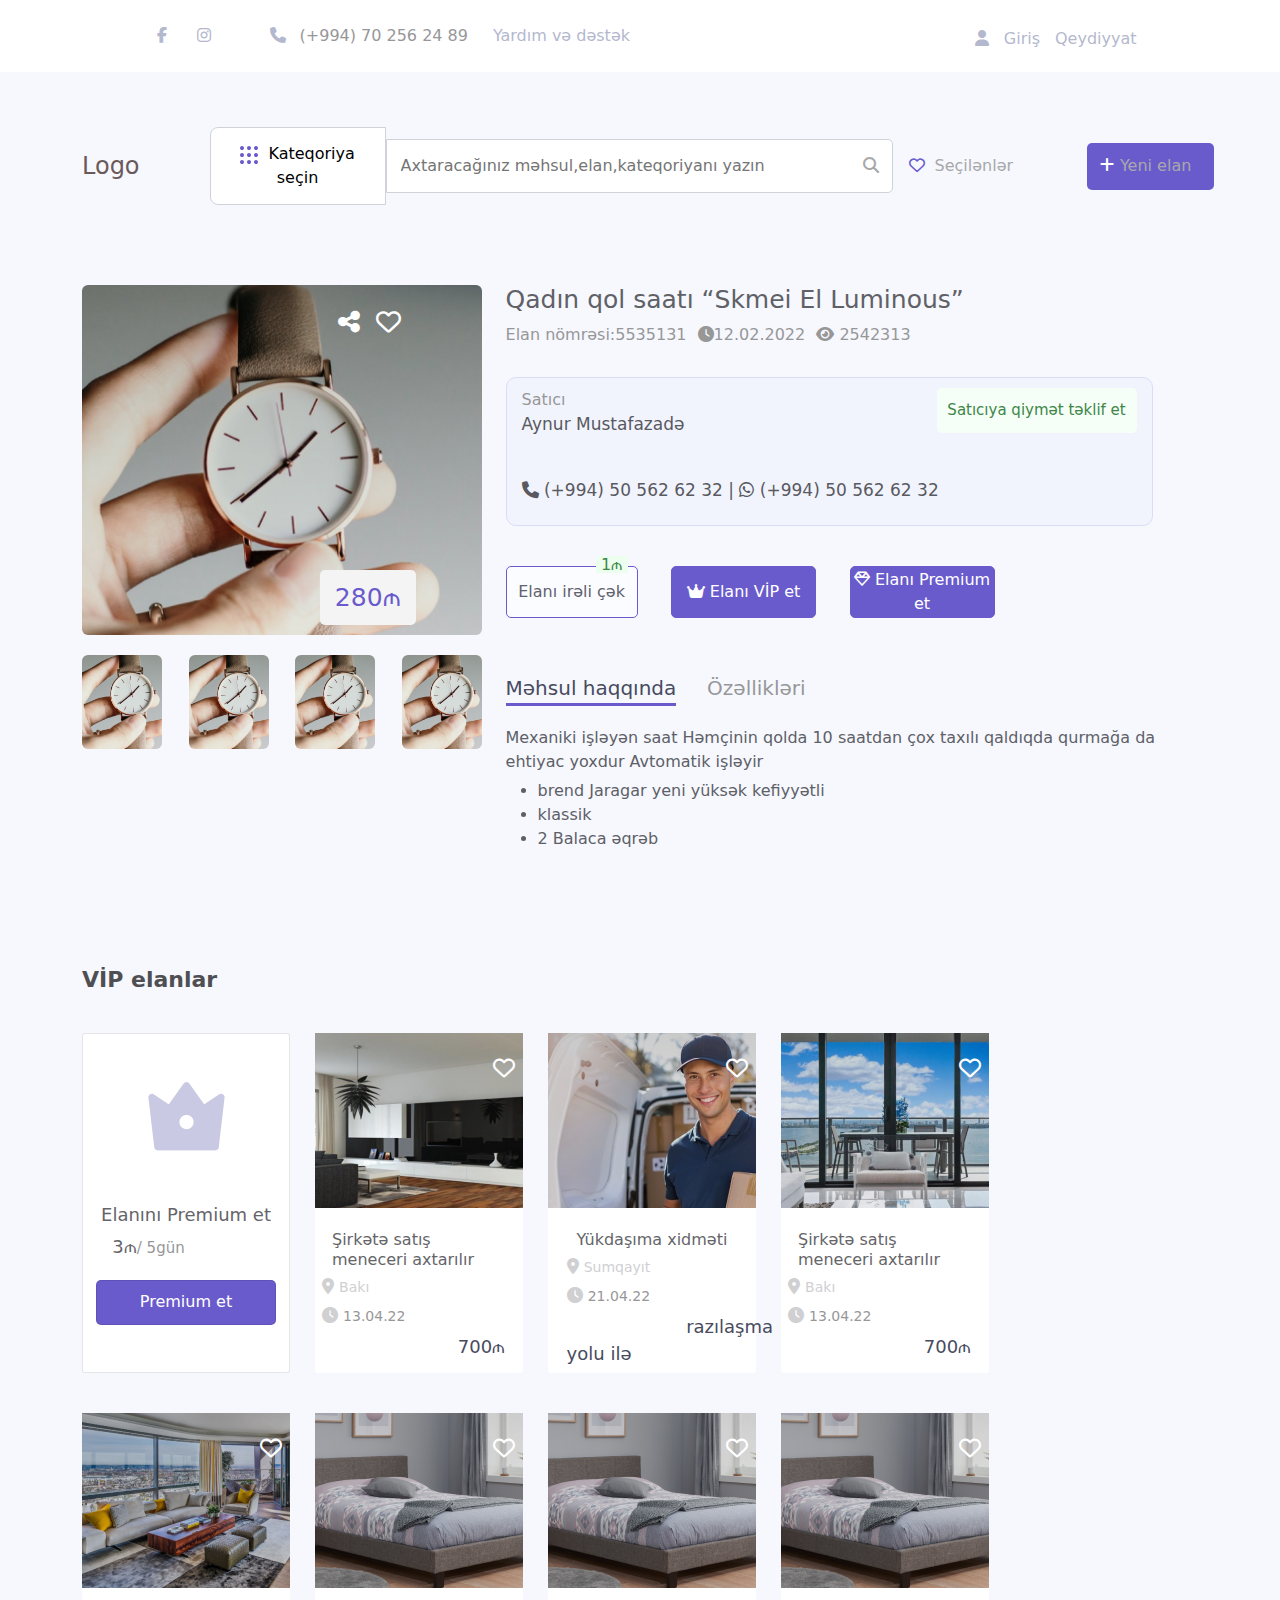
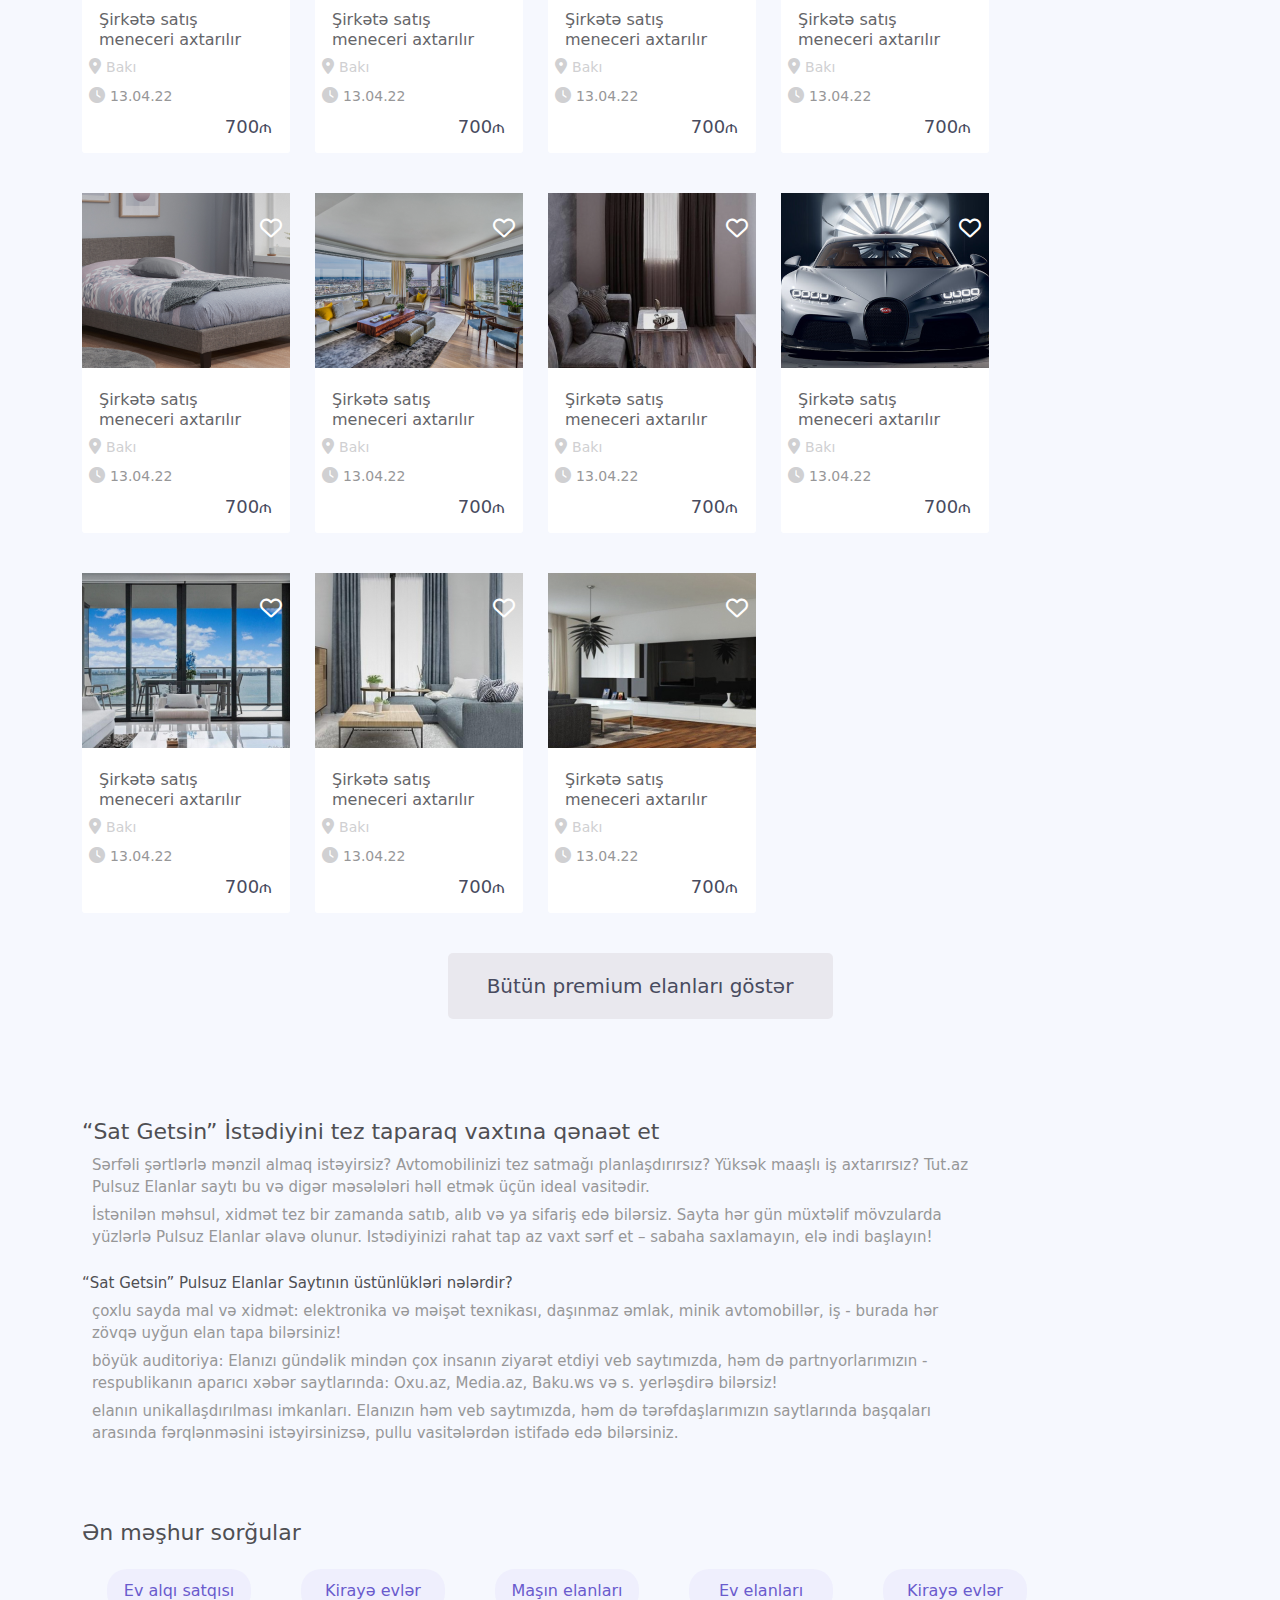
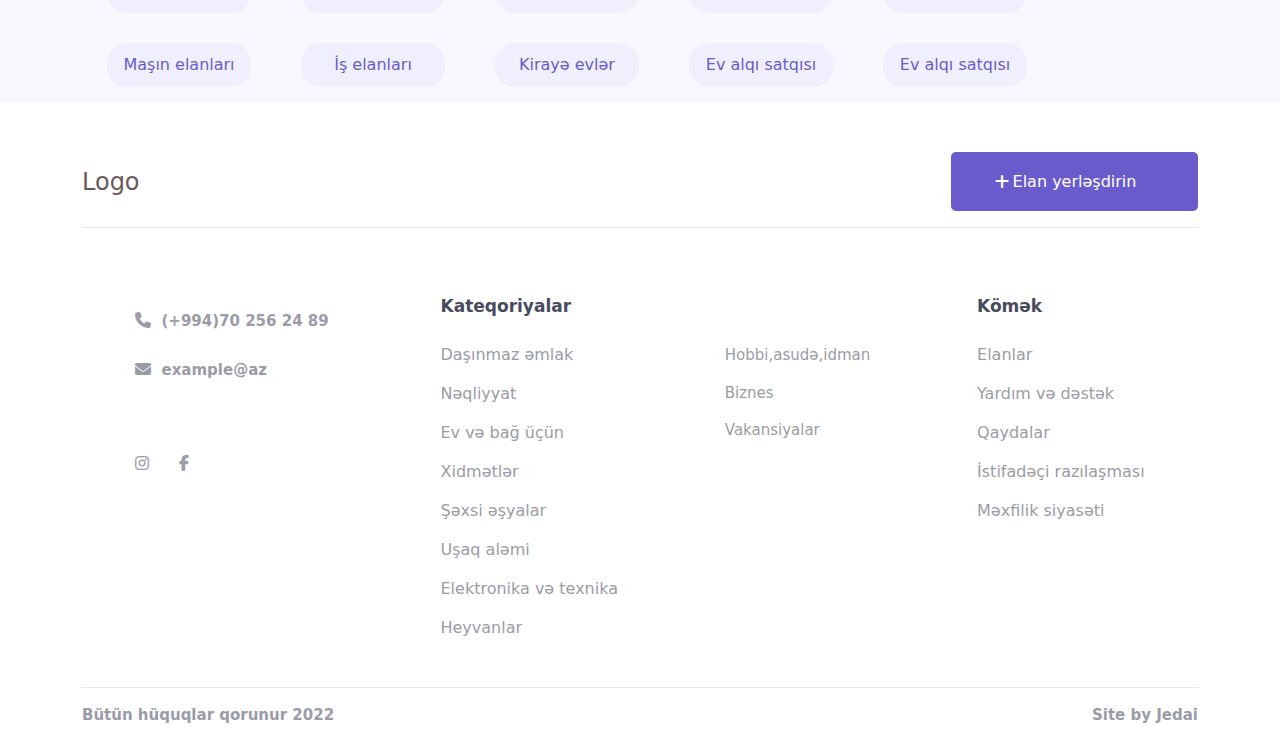
==== mehsulinfos.html @ 7c44e549 "14.03.2023" ====
<!DOCTYPE html>
<html lang="en">
  <head>
    <meta charset="UTF-8" />
    <meta http-equiv="X-UA-Compatible" content="IE=edge" />
    <meta name="viewport" content="width=device-width, initial-scale=1.0" />
    <title>Anoncument site</title>
    <!-- fontawesome links -->
    <link
      rel="stylesheet"
      href="https://cdnjs.cloudflare.com/ajax/libs/font-awesome/6.3.0/css/all.min.css"
    />
    <!-- bootstrab cdn links -->
    <link
      rel="stylesheet"
      href="https://cdn.jsdelivr.net/npm/bootstrap@5.3.0-alpha1/dist/css/bootstrap.min.css"
    />
    <!-- css link -->
    <link rel="stylesheet" href="/css/style.css" />
  </head>
  <body>
    <!-- header  -->
    <div class="black-area"></div>
    <header class="head">
      <div class="container header">
        <div class="box-left">
          <div class="social-icons">
            <a href="#"><i class="fa-brands fa-facebook-f"></i></a>
            <a href="#"><i class="fa-brands fa-instagram"></i></a>
          </div>
          <div class="phone">
            <a href="#"><i class="fa-solid fa-phone"></i></a>
            <span>(+994) 70 256 24 89</span>
            <a href="#">Yardım və dəstək</a>
          </div>
        </div>
        <div class="box-right">
          <div class="user">
            <a href="#"><i class="fa-solid fa-user"></i></a>
            <a data-bs-toggle="modal" data-bs-target="#popup-Login">Giriş</a>

            <a data-bs-toggle="modal" data-bs-target="#popup-qeydiyyat"
              >Qeydiyyat</a
            >
          </div>
        </div>
      </div>
      <!-- Modal Log-in-->
      <!-----Login modal -->
      <div
        class="modal fade modal-fullscreen-lg-down"
        id="popup-Login"
        tabindex="-1"
        aria-labelledby="exampleModalLabel"
        aria-hidden="true"
      >
        <div class="modal-dialog">
          <div class="modal-content">
            <div class="modal-header">
              <button
                type="button"
                class="btn-close"
                data-bs-dismiss="modal"
                aria-label="Close"
              ></button>
            </div>
            <div class="modal-body">
              <div class="container">
                <div class="text-section">
                  <h1>“Sat Getsin” ə xoş gəlmişsiniz !</h1>
                  <p>
                    Qeydiyyat zamanı istifadə etdiyiniz e-mail (nömrə) və şifrə
                    vasitəsilə daxil olun
                  </p>
                </div>
                <div class="contact-email">
                  <a
                    data-bs-toggle="modal"
                    data-bs-target="#popup-Login"
                    class="active-a"
                    >Email</a
                  >
                  <a
                    data-bs-toggle="modal"
                    data-bs-target="#popup-Mobile"
                    href="#"
                    class="m-3 atwo"
                    >Mobil nömrə</a
                  >
                </div>

                <form action="#" class="form">
                  <label class="label-form">
                    <span>Email</span>
                    <input
                      type="text"
                      placeholder="Emailinizi daxil edin"
                      class="email-box"
                    />
                  </label>

                  <label class="label-form">
                    <span>Şifrə</span>
                    <input
                      id="password"
                      type="password"
                      placeholder=" Yeni şifrə yaradın"
                      class="password-box"
                      name="Şifrə"
                    />
                    <div class="icon">
                      <i
                        class="fa-solid fa-eye-slash"
                        id="pasword-icon"
                        onclick="showHide()"
                      ></i>
                    </div>
                  </label>
                  <div class="password-remember">
                    <label>
                      <input type="checkbox" />
                      <span>Şifrəni xatırla</span>
                    </label>
                    <a
                      data-bs-toggle="modal"
                      data-bs-target="#popup-passwordforqot"
                      >Şifrəmi unutdum</a
                    >
                  </div>
                  <div class="button-gre">
                    <a href="#">Daxil ol</a>
                  </div>
                  <p class="new-user">
                    <a href="#">Saytımızda yenisiz? o zaman</a>
                  </p>
                  <div class="signin-button">
                    <a data-bs-toggle="modal" data-bs-target="#popup-qeydiyyat"
                      >Qeydiyyatdan keçin</a
                    >
                  </div>
                </form>
              </div>
            </div>
          </div>
        </div>
      </div>
      <!-- ------Mobile modal -->
      <div
        class="modal fade modal-fullscreen-lg-down"
        id="popup-Mobile"
        tabindex="-1"
        aria-labelledby="exampleModalLabel"
        aria-hidden="true"
      >
        <div class="modal-dialog">
          <div class="modal-content">
            <div class="modal-header">
              <button
                type="button"
                class="btn-close"
                data-bs-dismiss="modal"
                aria-label="Close"
              ></button>
            </div>
            <div class="modal-body">
              <div class="container">
                <div class="text-section">
                  <h1>“Sat Getsin” ə xoş gəlmişsiniz !</h1>
                  <p>
                    Qeydiyyat zamanı istifadə etdiyiniz e-mail (nömrə) və şifrə
                    vasitəsilə daxil olun
                  </p>
                </div>
                <div class="contact-email">
                  <a data-bs-toggle="modal" data-bs-target="#popup-Login"
                    >Email</a
                  >
                  <a
                    data-bs-toggle="modal"
                    data-bs-target="#popup-Mobile"
                    href="#"
                    class="m-3 active-a atwo"
                    >Mobil nömrə</a
                  >
                </div>

                <form action="#" class="form">
                  <label class="label-form">
                    <span>Mobil nömrə</span>
                    <div class="mobile">
                      <select class="select">
                        <option>(+994) 70</option>
                        <option>(+994) 70</option>
                        <option>(+994) 70</option>
                      </select>
                      <input
                        type="text"
                        placeholder="Emailinizi daxil edin"
                        class="mobile-box"
                      />
                    </div>
                  </label>

                  <label class="label-form">
                    <span>Şifrə</span>
                    <input
                      id="password-two"
                      type="password"
                      placeholder=" Yeni şifrə yaradın"
                      class="password-box"
                      name="Şifrə"
                    />
                    <div class="icon">
                      <i
                        class="fa-solid fa-eye-slash"
                        id="pasword-icon"
                        onclick="showHidetwo()"
                      ></i>
                    </div>
                  </label>
                  <div class="password-remember">
                    <label>
                      <input type="checkbox" />
                      <span>Şifrəni xatırla</span>
                    </label>
                    <a
                      data-bs-toggle="modal"
                      data-bs-target="#popup-passwordforqot"
                      >Şifrəmi unutdum</a
                    >
                  </div>
                  <div class="button-gre">
                    <a href="#">Daxil ol</a>
                  </div>
                  <p class="new-user">
                    <a href="#">Saytımızda yenisiz? o zaman</a>
                  </p>
                  <div class="signin-button">
                    <a data-bs-toggle="modal" data-bs-target="#popup-qeydiyyat"
                      >Qeydiyyatdan keçin</a
                    >
                  </div>
                </form>
              </div>
            </div>
          </div>
        </div>
      </div>
      <!-----Qeydiyyat modal -->
      <div
        class="modal fade modal-fullscreen-lg-down"
        id="popup-qeydiyyat"
        tabindex="-1"
        aria-labelledby="exampleModalLabel"
        aria-hidden="true"
      >
        <div class="modal-dialog">
          <div class="modal-content">
            <div class="modal-header">
              <button
                type="button"
                class="btn-close"
                data-bs-dismiss="modal"
                aria-label="Close"
              ></button>
            </div>
            <div class="modal-body">
              <div class="container">
                <div class="text-section">
                  <h1>Qeydiyyat</h1>
                </div>

                <form action="#" class="form">
                  <label class="label-form">
                    <span>Ad soyad</span>
                    <input
                      placeholder="Ad soyad daxil edin "
                      type="text
                        "
                    />
                    <span>Email</span>
                    <input placeholder="example@az" type="text" />

                    <span>Mobil nömrə</span>

                    <input
                      type="text"
                      placeholder="Emailinizi daxil edin"
                      class="email-box"
                    />
                  </label>

                  <label class="label-form">
                    <span>Şifrə</span>
                    <input
                      id="password-two"
                      type="password"
                      placeholder=" Yeni şifrə yaradın"
                      class="password-box"
                      name="Şifrə"
                    />
                    <div class="icon">
                      <i
                        class="fa-solid fa-eye-slash"
                        id="pasword-icon"
                        onclick="showHidetwo()"
                      ></i>
                    </div>
                  </label>
                  <label for="">
                    <div class="register">
                      <input
                        type="text"
                        placeholder="Şəkildəki kodu daxil edin"
                      />
                      <div class="register-code"><span>5064</span></div>
                    </div>
                  </label>
                  <div class="password-remember-two">
                    <label>
                      <input type="checkbox" />
                      <span>
                        <a href="#">İstifadəçi şərtləri</a> ilə razıyam</span
                      >
                    </label>
                  </div>
                  <div class="lest-go">
                    <span>
                      <a data-bs-toggle="modal" data-bs-target="#popup-davamet"
                        >Davam edin</a
                      ></span
                    >
                  </div>

                  <p class="new-user">
                    <a data-bs-toggle="modal" data-bs-target="#popup-Login"
                      >Hesabınız var? o zaman</a
                    >
                  </p>
                  <div class="button-gre reg">
                    <a data-bs-toggle="modal" data-bs-target="#popup-Login"
                      >Daxil olun</a
                    >
                  </div>
                </form>
              </div>
            </div>
          </div>
        </div>
      </div>
      <!-- Davam-edin modal -->
      <div
        class="modal fade modal-fullscreen-lg-down"
        id="popup-davamet"
        tabindex="-1"
        aria-labelledby="exampleModalLabel"
        aria-hidden="true"
      >
        <div class="modal-dialog">
          <div class="modal-content">
            <div class="modal-header">
              <button
                type="button"
                class="btn-close"
                data-bs-dismiss="modal"
                aria-label="Close"
              ></button>
            </div>
            <div class="modal-body">
              <div class="container sig-con">
                <div class="text-section">
                  <h1>Qeydiyyat</h1>
                  <p>
                    <span>Telefonunuza göndərilən 4 xanalı kodu girin</span>
                  </p>
                </div>
                <div class="securty-code">
                  <input
                    oninput="goNext(event)"
                    maxlength="1"
                    type="text"
                    required
                  />
                  <input
                    oninput="goNext(event)"
                    maxlength="1"
                    type="text"
                    required
                  />
                  <input
                    oninput="goNext(event)"
                    maxlength="1"
                    type="text"
                    required
                  />
                  <input
                    oninput="goNext(event)"
                    maxlength="1"
                    type="text"
                    required
                  />
                  <input
                    oninput="goNext(event)"
                    maxlength="1"
                    type="text"
                    required
                  />
                  <input
                    oninput="goNext(event)"
                    maxlength="1"
                    type="text"
                    required
                  />
                </div>
                <div class="button-gre pre">
                  <a href="#">Təsdiq edin</a>
                </div>
                <div class="refresh">
                  <a href="#">Nömrəni yenilə</a>
                  <a href="#">Kodu yenidən göndər</a>
                </div>
              </div>
            </div>
          </div>
        </div>
      </div>

      <!--- forqot pasword  email-->
      <div
        class="modal fade modal-fullscreen-lg-down"
        id="popup-passwordforqot"
        tabindex="-1"
        aria-labelledby="exampleModalLabel"
        aria-hidden="true"
      >
        <div class="modal-dialog">
          <div class="modal-content">
            <div class="modal-header">
              <button
                type="button"
                class="btn-close"
                data-bs-dismiss="modal"
                aria-label="Close"
              ></button>
            </div>
            <div class="modal-body">
              <div class="container sig-con">
                <div class="text-section">
                  <h1>Şifrəmi unutdum</h1>
                  <p>
                    <span
                      >Narahat olmayın biz sizə daxil olmaq üçün kod
                      göndərəcəyik
                    </span>
                  </p>
                </div>
                <div class="contact-email">
                  <a
                    data-bs-toggle="modal"
                    data-bs-target="#popup-passwordforqot"
                    class="active-a"
                    >Email</a
                  >
                  <a
                    data-bs-toggle="modal"
                    data-bs-target="#popup-mobileforqot"
                    class="m-3 atwo"
                    >Mobil nömrə</a
                  >
                </div>
                <label class="label-form eform">
                  <span>Email</span>
                  <input
                    type="text"
                    placeholder="Emailinizi daxil edin"
                    class="email-box"
                  />
                </label>
                <div class="button-gre gre">
                  <a data-bs-toggle="modal" data-bs-target="#popup-sendemail"
                    >Linki göndər</a
                  >
                </div>
                <div class="refresh">
                  <a href="#">Nömrəni yenilə</a>
                  <a href="#">Kodu yenidən göndər</a>
                </div>
              </div>
            </div>
          </div>
        </div>
      </div>
      <!--  emailinizi yoxlayin -->
      <div
        class="modal fade modal-fullscreen-lg-down"
        id="popup-sendemail"
        tabindex="-1"
        aria-labelledby="exampleModalLabel"
        aria-hidden="true"
      >
        <div class="modal-dialog">
          <div class="modal-content">
            <div class="modal-header">
              <button
                type="button"
                class="btn-close"
                data-bs-dismiss="modal"
                aria-label="Close"
              ></button>
            </div>
            <div class="modal-body">
              <div class="container">
                <div class="text-section">
                  <h1>E-mailinizi yoxlayın</h1>
                  <p>
                    <span
                      >Lazımi məlumatlar example@az ünvanına
                      göndərildi.Emailinizə göndərilən 4 xanalı kodu girin</span
                    >
                  </p>
                </div>
                <div class="securty-code">
                  <input
                    oninput="goNext(event)"
                    maxlength="1"
                    type="text"
                    required
                  />
                  <input
                    oninput="goNext(event)"
                    maxlength="1"
                    type="text"
                    required
                  />
                  <input
                    oninput="goNext(event)"
                    maxlength="1"
                    type="text"
                    required
                  />
                  <input
                    oninput="goNext(event)"
                    maxlength="1"
                    type="text"
                    required
                  />
                </div>

                <div class="button-gre gre">
                  <a data-bs-toggle="modal" data-bs-target="#popup-davamedin"
                    >Davam edin</a
                  >
                </div>
                <div class="refresh">
                  <a href="#">Nömrəni yenilə</a>
                  <a href="#">Kodu yenidən göndər</a>
                </div>
              </div>
            </div>
          </div>
        </div>
      </div>
      <!--   davam edin email -->
      <div
        class="modal fade modal-fullscreen-lg-down"
        id="popup-davamedin"
        tabindex="-1"
        aria-labelledby="exampleModalLabel"
        aria-hidden="true"
      >
        <div class="modal-dialog">
          <div class="modal-content">
            <div class="modal-header">
              <button
                type="button"
                class="btn-close"
                data-bs-dismiss="modal"
                aria-label="Close"
              ></button>
            </div>
            <div class="modal-body">
              <div class="container">
                <div class="text-section">
                  <h1>Yeni şifrənizi yazın</h1>
                </div>
                <label class="label-form">
                  <span>Yeni şifrə</span>
                  <input
                    id="password-four"
                    type="password"
                    placeholder=" Yeni şifrə yaradın"
                    class="password-box"
                    name="Şifrə"
                  />
                  <div class="icon">
                    <i
                      class="fa-solid fa-eye-slash"
                      id="pasword-icon"
                      onclick="showHidefour()"
                    ></i>
                  </div>
                </label>
                <label class="label-form">
                  <span>Yeni şifrənin təkrarı</span>
                  <input
                    id="password-three"
                    type="password"
                    placeholder=" Şifrəni yenidən daxil edin "
                    class="password-box"
                    name="Şifrə"
                  />
                  <div class="icon">
                    <i
                      class="fa-solid fa-eye-slash"
                      id="pasword-icon"
                      onclick="showHidethree()"
                    ></i>
                  </div>
                </label>
                <label class="pasword-r">
                  <input type="checkbox" />
                  <span>Şifrəni xatırla</span>
                </label>
                <div class="new-password">
                  <a data-bs-toggle="modal" data-bs-target="#popup-ugurludavam"
                    >Şifrəmi yenilə</a
                  >
                </div>
              </div>
            </div>
          </div>
        </div>
      </div>

      <!-- ugurlu davam email -->
      <div
        class="modal fade modal-fullscreen-lg-down"
        id="popup-ugurludavam"
        tabindex="-1"
        aria-labelledby="exampleModalLabel"
        aria-hidden="true"
      >
        <div class="modal-dialog">
          <div class="modal-content">
            <div class="modal-header">
              <button
                type="button"
                class="btn-close"
                data-bs-dismiss="modal"
                aria-label="Close"
              ></button>
            </div>
            <div class="modal-body">
              <div class="container">
                <div class="text-section">
                  <h1>Yeni şifrənizi yazın</h1>
                </div>
                <label class="label-form">
                  <span>Yeni şifrə</span>
                  <input
                    id="password-five"
                    type="password"
                    placeholder=" Yeni şifrə yaradın"
                    class="password-box"
                    name="Şifrə"
                  />
                  <div class="icon">
                    <i
                      class="fa-solid fa-eye-slash"
                      id="pasword-icon"
                      onclick="showHidefive()"
                    ></i>
                  </div>
                </label>
                <label class="label-form">
                  <span>Yeni şifrənin təkrarı</span>
                  <input
                    id="password-sixt"
                    type="password"
                    placeholder=" Şifrəni yenidən daxil edin "
                    class="password-box"
                    name="Şifrə"
                  />
                  <div class="icon">
                    <i
                      class="fa-solid fa-eye-slash"
                      id="pasword-icon"
                      onclick="showHidesixt()"
                    ></i>
                  </div>
                </label>
                <label class="pasword-r">
                  <input type="checkbox" />
                  <span>Şifrəni xatırla</span>
                </label>
                <div class="succes-btn">
                  <a href="#">Şifrəniz uğurla yeniləndi</a>
                </div>

                <a
                  class="login-btn"
                  data-bs-toggle="modal"
                  data-bs-target="#popup-Login"
                  >Daxil olun</a
                >
              </div>
            </div>
          </div>
        </div>
      </div>
      <!-- forgot password mobile -->
      <div
        class="modal fade modal-fullscreen-lg-down"
        id="popup-mobileforqot"
        tabindex="-1"
        aria-labelledby="exampleModalLabel"
        aria-hidden="true"
      >
        <div class="modal-dialog">
          <div class="modal-content">
            <div class="modal-header">
              <button
                type="button"
                class="btn-close"
                data-bs-dismiss="modal"
                aria-label="Close"
              ></button>
            </div>
            <div class="modal-body">
              <div class="container sig-con">
                <div class="text-section">
                  <h1>Şifrəmi unutdum</h1>
                  <p>
                    <span
                      >Narahat olmayın biz sizə daxil olmaq üçün kod
                      göndərəcəyik
                    </span>
                  </p>
                </div>
                <div class="contact-email">
                  <a
                    data-bs-toggle="modal"
                    data-bs-target="#popup-passwordforqot"
                    class=""
                    >Email</a
                  >
                  <a
                    data-bs-toggle="modal"
                    data-bs-target="#popup-mobileforqot"
                    class="m-3 atwo active-a"
                    >Mobil nömrə</a
                  >
                </div>
                <label class="label-form eform">
                  <span>Mobil nömrə</span>
                  <input
                    type="text"
                    placeholder="Mobil nömrənizi daxil edin"
                    class="email-box"
                  />
                </label>
                <div class="button-gre gre">
                  <a data-bs-toggle="modal" data-bs-target="#popup-sendmobil"
                    >Linki göndər</a
                  >
                </div>
                <div class="refresh">
                  <a href="#">Nömrəni yenilə</a>
                  <a href="#">Kodu yenidən göndər</a>
                </div>
              </div>
            </div>
          </div>
        </div>
      </div>
      <!-- mobil telinizi yoxlayin -->
      <div
        class="modal fade modal-fullscreen-lg-down"
        id="popup-sendmobil"
        tabindex="-1"
        aria-labelledby="exampleModalLabel"
        aria-hidden="true"
      >
        <div class="modal-dialog">
          <div class="modal-content">
            <div class="modal-header">
              <button
                type="button"
                class="btn-close"
                data-bs-dismiss="modal"
                aria-label="Close"
              ></button>
            </div>
            <div class="modal-body">
              <div class="container">
                <div class="text-section">
                  <h1>Telefonunuzu yoxlayın</h1>
                  <p>
                    <span
                      >Lazımi məlumatlar (+994) 70 252 54 56 nömrəsinə
                      göndərildi. Telefonunuza göndərilən 4 xanalı kodu
                      girin</span
                    >
                  </p>
                </div>
                <div class="securty-code">
                  <input
                    oninput="goNext(event)"
                    maxlength="1"
                    type="text"
                    required
                  />
                  <input
                    oninput="goNext(event)"
                    maxlength="1"
                    type="text"
                    required
                  />
                  <input
                    oninput="goNext(event)"
                    maxlength="1"
                    type="text"
                    required
                  />
                  <input
                    oninput="goNext(event)"
                    maxlength="1"
                    type="text"
                    required
                  />
                </div>

                <div class="button-gre gre">
                  <a data-bs-toggle="modal" data-bs-target="#popup-davamedin"
                    >Davam edin</a
                  >
                </div>
                <div class="refresh">
                  <a href="#">Nömrəni yenilə</a>
                  <a href="#">Kodu yenidən göndər</a>
                </div>
              </div>
            </div>
          </div>
        </div>
      </div>
    </header>
    <section style="position: relative; " class="main-s">
        <div class="container main">
          <div class="logo">
            <a href="#">Logo</a>
          </div>
          <div class="search-box">
           <!-- searchbox-click-drop -->
          <div class="search-drop">
            <div class="city">
              <i class="fa-solid fa-location-dot"></i>
              <a href="#"> Şəhər əlavə edin</a>
            </div>
            <hr>
             <p>Ən son axtarılanlar</p>
            <div class="search-history">
              
              <div class="history-box"><a href="#">iphone12 </a></div>
              <div class="history-box"><a href="#">Ofis </a></div>
              <div class="history-box"><a href="#">Dibçək </a></div>
            </div>
            <hr>
            <p>Əlaqəli nəticələr</p>
            <div class="same">
              <p>Dibçək</p>
              <p>Dibçək <span> altlığı</span></p>
  
            </div>
            
             
          </div  >
            <button class="dropdown-btn">
            <!-- svg1 -->    
               <svg
                width="18"
                height="18"
                viewBox="0 0 18 18"
                fill="none"
                xmlns="http://www.w3.org/2000/svg"
                id="svg-1"
              >
                <path
                  d="M2 4C2.53043 4 3.03914 3.78929 3.41421 3.41421C3.78929 3.03914 4 2.53043 4 2C4 1.46957 3.78929 0.960859 3.41421 0.585786C3.03914 0.210714 2.53043 0 2 0C1.46957 0 0.960859 0.210714 0.585786 0.585786C0.210714 0.960859 0 1.46957 0 2C0 2.53043 0.210714 3.03914 0.585786 3.41421C0.960859 3.78929 1.46957 4 2 4ZM9 4C9.53043 4 10.0391 3.78929 10.4142 3.41421C10.7893 3.03914 11 2.53043 11 2C11 1.46957 10.7893 0.960859 10.4142 0.585786C10.0391 0.210714 9.53043 0 9 0C8.46957 0 7.96086 0.210714 7.58579 0.585786C7.21071 0.960859 7 1.46957 7 2C7 2.53043 7.21071 3.03914 7.58579 3.41421C7.96086 3.78929 8.46957 4 9 4ZM16 4C16.5304 4 17.0391 3.78929 17.4142 3.41421C17.7893 3.03914 18 2.53043 18 2C18 1.46957 17.7893 0.960859 17.4142 0.585786C17.0391 0.210714 16.5304 0 16 0C15.4696 0 14.9609 0.210714 14.5858 0.585786C14.2107 0.960859 14 1.46957 14 2C14 2.53043 14.2107 3.03914 14.5858 3.41421C14.9609 3.78929 15.4696 4 16 4ZM2 11C2.53043 11 3.03914 10.7893 3.41421 10.4142C3.78929 10.0391 4 9.53043 4 9C4 8.46957 3.78929 7.96086 3.41421 7.58579C3.03914 7.21071 2.53043 7 2 7C1.46957 7 0.960859 7.21071 0.585786 7.58579C0.210714 7.96086 0 8.46957 0 9C0 9.53043 0.210714 10.0391 0.585786 10.4142C0.960859 10.7893 1.46957 11 2 11ZM9 11C9.53043 11 10.0391 10.7893 10.4142 10.4142C10.7893 10.0391 11 9.53043 11 9C11 8.46957 10.7893 7.96086 10.4142 7.58579C10.0391 7.21071 9.53043 7 9 7C8.46957 7 7.96086 7.21071 7.58579 7.58579C7.21071 7.96086 7 8.46957 7 9C7 9.53043 7.21071 10.0391 7.58579 10.4142C7.96086 10.7893 8.46957 11 9 11ZM16 11C16.5304 11 17.0391 10.7893 17.4142 10.4142C17.7893 10.0391 18 9.53043 18 9C18 8.46957 17.7893 7.96086 17.4142 7.58579C17.0391 7.21071 16.5304 7 16 7C15.4696 7 14.9609 7.21071 14.5858 7.58579C14.2107 7.96086 14 8.46957 14 9C14 9.53043 14.2107 10.0391 14.5858 10.4142C14.9609 10.7893 15.4696 11 16 11ZM2 18C2.53043 18 3.03914 17.7893 3.41421 17.4142C3.78929 17.0391 4 16.5304 4 16C4 15.4696 3.78929 14.9609 3.41421 14.5858C3.03914 14.2107 2.53043 14 2 14C1.46957 14 0.960859 14.2107 0.585786 14.5858C0.210714 14.9609 0 15.4696 0 16C0 16.5304 0.210714 17.0391 0.585786 17.4142C0.960859 17.7893 1.46957 18 2 18ZM9 18C9.53043 18 10.0391 17.7893 10.4142 17.4142C10.7893 17.0391 11 16.5304 11 16C11 15.4696 10.7893 14.9609 10.4142 14.5858C10.0391 14.2107 9.53043 14 9 14C8.46957 14 7.96086 14.2107 7.58579 14.5858C7.21071 14.9609 7 15.4696 7 16C7 16.5304 7.21071 17.0391 7.58579 17.4142C7.96086 17.7893 8.46957 18 9 18ZM16 18C16.5304 18 17.0391 17.7893 17.4142 17.4142C17.7893 17.0391 18 16.5304 18 16C18 15.4696 17.7893 14.9609 17.4142 14.5858C17.0391 14.2107 16.5304 14 16 14C15.4696 14 14.9609 14.2107 14.5858 14.5858C14.2107 14.9609 14 15.4696 14 16C14 16.5304 14.2107 17.0391 14.5858 17.4142C14.9609 17.7893 15.4696 18 16 18Z"
                  fill="#6A5BCD"
                />
              </svg>        
            <!-- svg1 -->
  
            <!-- svg2 -->        
               <svg
                width="13"
                height="12"
                viewBox="0 0 13 12"
                fill="none"
                xmlns="http://www.w3.org/2000/svg"
                id="svg-2"
                
                
              >
                <path
                  d="M6.12631 5.99984L11.3991 11.2428M0.853516 11.2428L6.12631 5.99984L0.853516 11.2428ZM11.3991 0.756836L6.1253 5.99984L11.3991 0.756836ZM6.1253 5.99984L0.853516 0.756836L6.1253 5.99984Z"
                  stroke="#B6B5BF"
                  stroke-width="1.5"
                  stroke-linecap="round"
                  stroke-linejoin="round"
                />
              </svg>
            <!-- svg2 -->
           <span> Kateqoriya seçin </span>
            </button>
            <input
              class="input-btn"
              type="text"
              placeholder="Axtaracağınız məhsul,elan,kateqoriyanı yazın"
            />
            <a href="#"><i class="fa-solid fa-magnifying-glass"></i></a>
          </div>
          <!-- category -->
          <section class="category-dropdown">
            <div class="category-bb">
              <div class="category-type">
                <ul>
                  <li data-id="1" class="category-box active-viz ">
                    <div>
                      <a href="#">
                        <i class="fa-solid fa-house home"></i>
                        Ev və bağ</a
                      >
                      <i class="fa-solid fa-chevron-right"></i>
                    </div>
                  </li>
  
                  <li class="category-box active-viz">
                    <div>
                      <a href="#">
                        <i class="fa-solid fa-mobile-button mobile-b"></i>
                        Elektronika və texnika</a
                      >
                      <i class="fa-solid fa-chevron-right"></i>
                    </div>
                  </li>
  
                  <li class="category-box">
                    <div>
                      <a href="#">
                        <i class="fa-solid fa-building build"></i>
                        Daşınmaz əmlak</a
                      >
                      <i class="fa-solid fa-chevron-right"></i>
                    </div>
                  </li>
  
                  <li class="category-box">
                    <div>
                      <a href="#">
                        <i class="fa-solid fa-shirt shirt"></i>Şəxsi əşyalar</a
                      >
                      <i class="fa-solid fa-chevron-right"></i>
                    </div>
                  </li>
                  <li class="category-box">
                    <div>
                      <a href="#">
                        <i class="fa-solid fa-futbol ball"></i>Hobbi,asudə</a
                      >
                      <i class="fa-solid fa-chevron-right"></i>
                    </div>
                  </li>
                  <li class="category-box">
                    <div>
                      <a href="#">
                        <i class="fa-solid fa-truck truck"></i>Uşaq aləmi</a
                      >
                      <i class="fa-solid fa-chevron-right"></i>
                    </div>
                  </li>
                  <li class="category-box">
                    <div>
                      <a href="#"><i class="fa-solid fa-dog dog"></i>Heyvan</a>
                      <i class="fa-solid fa-chevron-right"></i>
                    </div>
                  </li>
                  <li class="category-box">
                    <div>
                      <a href="#"><i class="fa-solid fa-car car"></i>Nəqliyyat</a>
                      <i class="fa-solid fa-chevron-right"></i>
                    </div>
                  </li>
                  <li class="category-box">
                    <div>
                      <a href="#">
                        <i class="fa-solid fa-bag-shopping bag"></i
                        >Vakansiyalar</a
                      >
                      <i class="fa-solid fa-chevron-right"></i>
                    </div>
                  </li>
                  <li class="category-box">
                    <div>
                      <a href="#"
                        ><i class="fa-solid fa-wrench wrench"></i>Digər
                        xidmətlər</a
                      >
                      <i class="fa-solid fa-chevron-right"></i>
                    </div>
                  </li>
                </ul>
              </div>
               <div class="types">
                <ul class="types-list">
                  <li><a href="#">Mənzillər</a><i class="fa-solid fa-chevron-right"></i></li>
                  <li><a href="#">Mənzillər</a><i class="fa-solid fa-chevron-right"></i></li>
                  <li><a href="#">Mənzillər</a><i class="fa-solid fa-chevron-right"></i></li>
                  <li ><a href="#">Mənzillər</a><i class="fa-solid fa-chevron-right"></i></li>
                  <li ><a href="#">Mənzillər</a><i class="fa-solid fa-chevron-right"></i></li>
                  <li ><a href="#">Mənzillər</a><i class="fa-solid fa-chevron-right"></i></li>
                </ul>
                </ul>
                </ul>
                <ul class="types-list">
                <ul class="types-list">
                <ul class="types-list">
                  <li><a href="#">Mənzillər</a><i class="fa-solid fa-chevron-right"></i></li>
                  <li><a href="#">Mənzillər</a><i class="fa-solid fa-chevron-right"></i></li>
                  <li><a href="#">Mənzillər</a><i class="fa-solid fa-chevron-right"></i></li>
                  <li ><a href="#">Mənzillər</a><i class="fa-solid fa-chevron-right"></i></li>
                  <li ><a href="#">Mənzillər</a><i class="fa-solid fa-chevron-right"></i></li>
                  <li ><a href="#">Mənzillər</a><i class="fa-solid fa-chevron-right"></i></li>
                </ul>
               </div>
  
              <div class="popular-search">
                <p>Populyar axtarışlar</p>
                <ul class="popular-ul">
                  <li>Bakcell nömrələri</li>
                  <li>Xiomit</li>
                  <li>Ev alqı satqısı</li>
                  <li>Maşın elanları</li>
                  <li>Kirayə bağ evi</li>
                  <li>Mətbəx mebelləri</li>
                  <li>Nar nömrələri</li>
                  <li>Azercell nömrələri</li>
                </ul>
              </div>
            </div>
          </section>
  
          <div class="select-box">
            <a href="#"><i class="fa-regular fa-heart"></i> </a>
            <a href="#">Seçilənlər</a>
            <div class="new-button">
              <button formaction="/yenielan.html">
                <a href="/yenielan.html"><i class="fa-solid fa-plus"></i>
                  Yeni elan
                </a>
                
              </button>
            </div>
          </div>
        </div>
    </section>
    <!-- mehsul infos -->
    <section class="mehsul-infos">
      <div class="container seler">
        <div class="left-box">
          <div class="pictures-box">
            <div class="pictures-icons">
              <i class="fa-solid fa-share-nodes"></i>
              <i class="fa-regular fa-heart"></i>
            </div>
            <img src="/picture/NEWANONCMENT/999.png" alt="" />
            <span>280₼</span>
          </div>
          <div class="mini-boxs">
            <img src="/picture/NEWANONCMENT/image 76.png" alt="" />
            <img src="/picture/NEWANONCMENT/image 76.png" alt="" />
            <img src="/picture/NEWANONCMENT/image 76.png" alt="" />
            <img src="/picture/NEWANONCMENT/image 76.png" alt="" />
          </div>
        </div>
        <div class="right-box">
          <h2>Qadın qol saatı “Skmei El Luminous”</h2> 
          <div class="stastica">
            <span>Elan nömrəsi:5535131 </span>
            <span><i class="fa-solid fa-clock"></i>12.02.2022 </span>
            <span><i class="fa-solid fa-eye"></i> 2542313</span>
          </div>
          <div class="seller">
            <div class="ort">
            <div class="divleft">
              <span>Satıcı</span>
              <p>Aynur Mustafazadə</p>
            </div>
            <div class="divright">Satıcıya qiymət təklif et</div>
           </div>
            <div class="compar-info">
              <p>
                <i class="fa-solid fa-phone"></i>    (+994) 50 562 62 32  |  <i
                  class="fa-brands fa-whatsapp"
                >   </i
                >   (+994) 50 562 62 32
              </p>
            </div>
          </div>
          <div class="seller-buttons">
            <div style="position: relative;" class="nex">
              <span class="seller-position">1₼</span>
              <button>Elanı irəli çək</button>
            </div>

            <button><i class="fa-solid fa-crown"> </i>   Elanı VİP et</button>
            <button>
              <i class="fa-sharp fa-regular fa-gem"></i>     Elanı Premium et
            </button>
          </div>
          <div class="seller-ctgbutton">
            <div class="active">Məhsul haqqında</div>
            <div>Özəllikləri</div>
          </div>
          <div class="sellercontent-one">
            <p>
              Mexaniki işləyən saat Həmçinin qolda 10 saatdan çox taxılı
              qaldıqda qurmağa da ehtiyac yoxdur Avtomatik işləyir
                <ul>
                    <li>brend Jaragar yeni yüksək kefiyyətli</li>
                    <li>klassik</li>
                    <li>2 Balaca əqrəb</li>
              </ul>
            </p>
             
         
          </div>

        </div>
      </div>
    </section>
   
    <!-- wip elanlar -->
    <section>
      <div class="container premium">
        <h1>VİP elanlar</h1>
        <div class="premium-flex">
          <div class="product-vip-box">
            <div class="img-vector">
              <img src="/picture/Vector.png" alt="" />
            </div>
            <p>Elanını Premium et</p>
            <p class="price">3₼<span>/ 5gün</span></p>
            <button>Premium et</button>
          </div>
          <div class="product-box">
            <div class="img-box">
              <a href="#"><i class="fa-regular fa-heart"></i></a>
              <img src="/picture/image 81.png" alt="" />
            </div>
            <div class="text-div">
              <p class="menecer">Şirkətə satış meneceri axtarılır</p>
              <p class="location">
                <i class="fa-sharp fa-solid fa-location-dot"></i>
                <span>Bakı</span>
              </p>
              <p class="clock">
                <i class="fa-solid fa-clock"></i> <span>13.04.22</span>
              </p>
              <span class="money">700₼</span>
            </div>
          </div>
          <div class="product-box">
            <div class="img-box">
              <a href="#"><i class="fa-regular fa-heart"></i></a>
              <img src="/picture/premiumelan/image 82 (1).png" alt="" />
            </div>
            <div class="text-div">
              <p class="menecer">Yükdaşıma xidməti</p>
              <p class="location">
                <i class="fa-sharp fa-solid fa-location-dot"></i>
                <span>Sumqayıt</span>
              </p>
              <p class="clock">
                <i class="fa-solid fa-clock"></i> <span>21.04.22</span>
              </p>
              <span class="money">razılaşma yolu ilə</span>
            </div>
          </div>
          <div class="product-box">
            <div class="img-box">
              <a href="#"><i class="fa-regular fa-heart"></i></a>
              <img src="/picture/premiumelan/image 83.png" alt="" />
            </div>
            <div class="text-div">
              <p class="menecer">Şirkətə satış meneceri axtarılır</p>
              <p class="location">
                <i class="fa-sharp fa-solid fa-location-dot"></i>
                <span>Bakı</span>
              </p>
              <p class="clock">
                <i class="fa-solid fa-clock"></i> <span>13.04.22</span>
              </p>
              <span class="money">700₼</span>
            </div>
          </div>
          <div class="product-box">
            <div class="img-box">
              <a href="#"><i class="fa-regular fa-heart"></i></a>
              <img src="/picture/premiumelan/image 82.png" alt="" />
            </div>
            <div class="text-div">
              <p class="menecer">Şirkətə satış meneceri axtarılır</p>
              <p class="location">
                <i class="fa-sharp fa-solid fa-location-dot"></i>
                <span>Bakı</span>
              </p>
              <p class="clock">
                <i class="fa-solid fa-clock"></i> <span>13.04.22</span>
              </p>
              <span class="money">700₼</span>
            </div>
          </div>
          <div class="product-box">
            <div class="img-box">
              <a href="#"><i class="fa-regular fa-heart"></i></a>
              <img src="/picture/premiumelan/image 84 (1).png" alt="" />
            </div>
            <div class="text-div">
              <p class="menecer">Şirkətə satış meneceri axtarılır</p>
              <p class="location">
                <i class="fa-sharp fa-solid fa-location-dot"></i>
                <span>Bakı</span>
              </p>
              <p class="clock">
                <i class="fa-solid fa-clock"></i> <span>13.04.22</span>
              </p>
              <span class="money">700₼</span>
            </div>
          </div>
          <div class="product-box">
            <div class="img-box">
              <a href="#"><i class="fa-regular fa-heart"></i></a>
              <img src="/picture/premiumelan/image 84 (2).png" alt="" />
            </div>
            <div class="text-div">
              <p class="menecer">Şirkətə satış meneceri axtarılır</p>
              <p class="location">
                <i class="fa-sharp fa-solid fa-location-dot"></i>
                <span>Bakı</span>
              </p>
              <p class="clock">
                <i class="fa-solid fa-clock"></i> <span>13.04.22</span>
              </p>
              <span class="money">700₼</span>
            </div>
          </div>
          <div class="product-box">
            <div class="img-box">
              <a href="#"><i class="fa-regular fa-heart"></i></a>
              <img src="/picture/premiumelan/image 84 (3).png" alt="" />
            </div>
            <div class="text-div">
              <p class="menecer">Şirkətə satış meneceri axtarılır</p>
              <p class="location">
                <i class="fa-sharp fa-solid fa-location-dot"></i>
                <span>Bakı</span>
              </p>
              <p class="clock">
                <i class="fa-solid fa-clock"></i> <span>13.04.22</span>
              </p>
              <span class="money">700₼</span>
            </div>
          </div>
          <div class="product-box">
            <div class="img-box">
              <a href="#"><i class="fa-regular fa-heart"></i></a>
              <img src="/picture/premiumelan/image 84.png" alt="" />
            </div>
            <div class="text-div">
              <p class="menecer">Şirkətə satış meneceri axtarılır</p>
              <p class="location">
                <i class="fa-sharp fa-solid fa-location-dot"></i>
                <span>Bakı</span>
              </p>
              <p class="clock">
                <i class="fa-solid fa-clock"></i> <span>13.04.22</span>
              </p>
              <span class="money">700₼</span>
            </div>
          </div>
          <div class="product-box">
            <div class="img-box">
              <a href="#"><i class="fa-regular fa-heart"></i></a>
              <img src="/picture/premiumelan/image 85.png" alt="" />
            </div>
            <div class="text-div">
              <p class="menecer">Şirkətə satış meneceri axtarılır</p>
              <p class="location">
                <i class="fa-sharp fa-solid fa-location-dot"></i>
                <span>Bakı</span>
              </p>
              <p class="clock">
                <i class="fa-solid fa-clock"></i> <span>13.04.22</span>
              </p>
              <span class="money">700₼</span>
            </div>
          </div>
          <div class="product-box">
            <div class="img-box">
              <a href="#"><i class="fa-regular fa-heart"></i></a>
              <img src="/picture/premiumelan/image 86.png" alt="" />
            </div>
            <div class="text-div">
              <p class="menecer">Şirkətə satış meneceri axtarılır</p>
              <p class="location">
                <i class="fa-sharp fa-solid fa-location-dot"></i>
                <span>Bakı</span>
              </p>
              <p class="clock">
                <i class="fa-solid fa-clock"></i> <span>13.04.22</span>
              </p>
              <span class="money">700₼</span>
            </div>
          </div>
          <div class="product-box">
            <div class="img-box">
              <a href="#"><i class="fa-regular fa-heart"></i></a>
              <img src="/picture/premiumelan/image 87.png" alt="" />
            </div>
            <div class="text-div">
              <p class="menecer">Şirkətə satış meneceri axtarılır</p>
              <p class="location">
                <i class="fa-sharp fa-solid fa-location-dot"></i>
                <span>Bakı</span>
              </p>
              <p class="clock">
                <i class="fa-solid fa-clock"></i> <span>13.04.22</span>
              </p>
              <span class="money">700₼</span>
            </div>
          </div>
          <div class="product-box">
            <div class="img-box">
              <a href="#"><i class="fa-regular fa-heart"></i></a>
              <img src="/picture/premiumelan/image 88.png" alt="" />
            </div>
            <div class="text-div">
              <p class="menecer">Şirkətə satış meneceri axtarılır</p>
              <p class="location">
                <i class="fa-sharp fa-solid fa-location-dot"></i>
                <span>Bakı</span>
              </p>
              <p class="clock">
                <i class="fa-solid fa-clock"></i> <span>13.04.22</span>
              </p>
              <span class="money">700₼</span>
            </div>
          </div>
          <div class="product-box">
            <div class="img-box">
              <a href="#"><i class="fa-regular fa-heart"></i></a>
              <img src="/picture/premiumelan/image 89.png" alt="" />
            </div>
            <div class="text-div">
              <p class="menecer">Şirkətə satış meneceri axtarılır</p>
              <p class="location">
                <i class="fa-sharp fa-solid fa-location-dot"></i>
                <span>Bakı</span>
              </p>
              <p class="clock">
                <i class="fa-solid fa-clock"></i> <span>13.04.22</span>
              </p>
              <span class="money">700₼</span>
            </div>
          </div>
          <div class="product-box">
            <div class="img-box">
              <a href="#"><i class="fa-regular fa-heart"></i></a>
              <img src="/picture/image 81.png" alt="" />
            </div>
            <div class="text-div">
              <p class="menecer">Şirkətə satış meneceri axtarılır</p>
              <p class="location">
                <i class="fa-sharp fa-solid fa-location-dot"></i>
                <span>Bakı</span>
              </p>
              <p class="clock">
                <i class="fa-solid fa-clock"></i> <span>13.04.22</span>
              </p>
              <span class="money">700₼</span>
            </div>
          </div>
        </div>
        <div class="flex">
          <div class="allpre">
            <a href="#"> Bütün premium elanları göstər </a>
          </div>
        </div>
      </div>
    </section>
    <!-- question-text -->
    <section id="text">
      <div class="container">
        <div class="text">
          <h1>“Sat Getsin” İstədiyini tez taparaq vaxtına qənaət et</h1>
          <p>
            Sərfəli şərtlərlə mənzil almaq istəyirsiz? Avtomobilinizi tez
            satmağı planlaşdırırsız? Yüksək maaşlı iş axtarırsız? Tut.az Pulsuz
            Elanlar saytı bu və digər məsələləri həll etmək üçün ideal
            vasitədir.
          </p>
          <p>
            İstənilən məhsul, xidmət tez bir zamanda satıb, alıb və ya sifariş
            edə bilərsiz. Sayta hər gün müxtəlif mövzularda yüzlərlə Pulsuz
            Elanlar əlavə olunur. Istədiyinizi rahat tap az vaxt sərf et –
            sabaha saxlamayın, elə indi başlayın!
          </p>
          <h2>“Sat Getsin” Pulsuz Elanlar Saytının üstünlükləri nələrdir?</h2>
          <p>
            çoxlu sayda mal və xidmət: elektronika və məişət texnikası, daşınmaz
            əmlak, minik avtomobillər, iş - burada hər zövqə uyğun elan tapa
            bilərsiniz!
          </p>
          <p>
            böyük auditoriya: Elanızı gündəlik mindən çox insanın ziyarət etdiyi
            veb saytımızda, həm də partnyorlarımızın - respublikanın aparıcı
            xəbər saytlarında: Oxu.az, Media.az, Baku.ws və s. yerləşdirə
            bilərsiz!
          </p>
          <p>
            elanın unikallaşdırılması imkanları. Elanızın həm veb saytımızda,
            həm də tərəfdaşlarımızın saytlarında başqaları arasında
            fərqlənməsini istəyirsinizsə, pullu vasitələrdən istifadə edə
            bilərsiniz.
          </p>
        </div>
      </div>
    </section>
    <!-- popular questions -->
    <section id="question">
      <div class="container">
        <h1>Ən məşhur sorğular</h1>
        <div class="questions">
          <div class="button-q">
            <a href="#">Ev alqı satqısı</a>
          </div>
          <div class="button-q">
            <a href="#">Kirayə evlər</a>
          </div>
          <div class="button-q">
            <a href="#">Maşın elanları</a>
          </div>
          <div class="button-q">
            <a href="#">Ev elanları</a>
          </div>
          <div class="button-q">
            <a href="#">Kirayə evlər</a>
          </div>
          <div class="button-q">
            <a href="#">Maşın elanları</a>
          </div>
          <div class="button-q">
            <a href="#">İş elanları</a>
          </div>
          <div class="button-q">
            <a href="#">Kirayə evlər</a>
          </div>
          <div class="button-q">
            <a href="#">Ev alqı satqısı</a>
          </div>
          <div class="button-q">
            <a href="#">Ev alqı satqısı</a>
          </div>
        </div>
      </div>
    </section>

    <section id="footer">
      <div class="container footer">
        <div class="footer-head">
          <div class="logo"><a href="#">Logo</a></div>
          <div class="button">
            <i class="fas fa-plus"></i>
            <a href="#">Elan yerləşdirin</a>
          </div>
        </div>
        <hr />
        <div class="footer-body">
          <div class="social">
            <div class="social-text">
              <div class="social-box">
                <a href="#">
                  <i class="fa-solid fa-phone"></i>
                  <span>(+994)70 256 24 89</span>
                </a>
              </div>
              <div class="social-box">
                <a href="#">
                  <i class="fa-solid fa-envelope"></i> <span>example@az</span>
                </a>
              </div>
            </div>
            <div class="social-icon">
              <a href="#"><i class="fa-brands fa-instagram"></i></a>
              <a href="#"><i class="fa-brands fa-facebook-f fac"></i></a>
            </div>
          </div>
          <div class="category-b">
            <p>Kateqoriyalar</p>
            <ul>
              <li>Daşınmaz əmlak</li>
              <li>Nəqliyyat</li>
              <li>Ev və bağ üçün</li>
              <li>Xidmətlər</li>
              <li>Şəxsi əşyalar</li>
              <li>Uşaq aləmi</li>
              <li>Elektronika və texnika</li>
              <li>Heyvanlar</li>
            </ul>
          </div>
          <div class="hobies">
            <ul>
              <li>Hobbi,asudə,idman</li>
              <li>Biznes</li>
              <li>Vakansiyalar</li>
            </ul>
          </div>
          <div class="help">
            <p>Kömək</p>
            <ul>
              <li>Elanlar</li>
              <li>Yardım və dəstək</li>
              <li>Qaydalar</li>
              <li>İstifadəçi razılaşması</li>
              <li>Məxfilik siyasəti</li>
            </ul>
          </div>
        </div>
        <hr />
        <div class="footer-foot">
          <span>Bütün hüquqlar qorunur 2022</span>
          <span>Site by Jedai</span>
        </div>
      </div>
    </section>

    <!-- bootsrab cdnjs link -->
    <script src="https://cdn.jsdelivr.net/npm/bootstrap@5.3.0-alpha1/dist/js/bootstrap.bundle.min.js"></script>
    <script
      src="https://cdnjs.cloudflare.com/ajax/libs/jquery/3.6.3/jquery.min.js"
      integrity="sha512-STof4xm1wgkfm7heWqFJVn58Hm3EtS31XFaagaa8VMReCXAkQnJZ+jEy8PCC/iT18dFy95WcExNHFTqLyp72eQ=="
      crossorigin="anonymous"
      referrerpolicy="no-referrer"
    ></script>
    <script src="/script/script.js"></script>
  </body>
</html>
---- css/style.css ----
* {
    padding: 0;
    margin: 0;
    box-sizing: border-box;
}

p {
    margin-bottom: 5px;

}

body {
    background: #F6F8FE;
}

/* header */
.head {
    background-color: #ffff;
    position: relative;
    z-index: 9999;
}

.header {
    background-color: #ffff;
    display: flex;
    justify-content: space-between;
    align-items: center;
    height: 72px;
}

.box-left {
    display: flex;
    justify-content: space-between;
    width: 50%;

}

.social-icons {
    margin-left: 50px;
}

.social-icons a {
    color: #B4B8CE;
    height: 18px;
    padding-left: 25px;
}

.phone {
    display: flex;
    margin-right: 10px;
}

.phone a {
    color: #B4B8CE;
    height: 18px;
    padding-left: 25px;
    text-decoration: none;
}

.phone span {
    padding-left: 14px;
}

.box-right {
    display: flex;
    width: 20%;
    justify-content: space-between;
}

.box-right .user {
    display: flex;
}

.box-right .user a {
    color: #B4B8CE;
    height: 18px;
    text-decoration: none;
    padding-right: 15px;
    cursor: pointer;
}

.line {
    border: 1px solid #E8E8E8;
    transform: rotate(180eg);
    -webkit-transform: rotate(180eg);
    -moz-transform: rotate(180eg);
    -ms-transform: rotate(180eg);
    -o-transform: rotate(180eg);
    margin-right: 10px;
    margin-top: 7px;
}

.main {

    display: flex;
    justify-content: space-between;
    align-items: center;
    padding-top :55px;
}

.main-s{
    background-color: #F6F8FE;
    z-index: 99999;
}
.logo {
    margin-right: 70px;
}

.logo a {
    color: #6B5959;
    font-size: 24px;
    font-weight: 500;
    text-decoration: none;

}

.search-box {
    position: relative;
    display: flex;
    align-items: center;
}

.search-box button {
    background-color: #ffff;
    text-align: center;
    padding: 14px;
    width: 176px;

    border: 1px solid #d0d2db;
    border-radius: 8px 0 0 8px;
    -webkit-border-radius: 8px 0 0 8px;
    -moz-border-radius: 8px 0 0 8px;
    -ms-border-radius: 8px 0 0 8px;
    -o-border-radius: 8px 0 0 8px;
}

.search-box button svg {
    height: 18px;
    width: 18px;
    margin-right: 5px;
}

.search-box input {
    width: 507px;
    padding: 14px;
    height: 53.8px;
    border: 1px solid #d0d2db;
    margin-left: -6;
    border-radius: 0 5px 5px 0;
    -webkit-border-radius: 0 5px 5px 0;
    -moz-border-radius: 0 5px 5px 0;
    -ms-border-radius: 0 5px 5px 0;
    -o-border-radius: 0 5px 5px 0;
}

.search-box input:focus{
 outline: 1px solid #6A5BCD;
}

.search-box a {
    position: relative;
    text-align: center;
    color: #A8A8AA;
    right: 30px;
}

.select-box {
    display: flex;
    justify-content: flex-end;
    align-items: center;
}

.select-box a {
    color: #A8A8AA;
    margin-right: 10px;
    text-decoration: none;
}

.select-box a i {
    color: #6A5BCD;
    height: 21px;
}

.select-box .new-button a i {
    color: #ffffff;
    height: 21px;
}

.new-button {
    margin-left: 64px;
}

.new-button button {
    width: 127px;
    height: 47px;
    background-color: #6A5BCD;
    color: #ffff;
    border: none;
    border-radius: 5px;
    -webkit-border-radius: 5px;
    -moz-border-radius: 5px;
    -ms-border-radius: 5px;
    -o-border-radius: 5px;
}

/* category */
.category {

    margin-top: 100px;
}

.category h1 {
    font-weight: 700;
    color: #484B5E;
    font-size: 30px;
    margin-bottom: 40px;
}

.category .picture-box {
    display: flex;
    flex-wrap: wrap;
}

/* .text p{
    text-align: center;
} */
.img img {
    background: #EBEBEB;
    width: 140px;
    height: 140px;
    border-radius: 50%;
    -webkit-border-radius: 50%;
    -moz-border-radius: 50%;
    -ms-border-radius: 50%;
    -o-border-radius: 50%;
    overflow: hidden;
    object-fit: contain;




}

.cateqory-box {
    margin-left: 64px;
    margin-bottom: 45px;
}

/* premium */

.premium {
    margin-top: 100px;
}

.premium-flex {
    display: flex;
    flex-wrap: wrap;

}

.premium h1 {
    margin-bottom: 40px;
    font-size: 30px;
    font-weight: 700;
    color: #484B5E;
}

.product-vip-box {
    width: 208px;
    height: 320px;
    background-color: #ffff;
    border: 1px solid rgba(0, 0, 0, 0.1);
    display: flex;
    flex-direction: column;
    align-items: center;
    justify-content: center;
    border-radius: 3px;
    -webkit-border-radius: 3px;
    -moz-border-radius: 3px;
    -ms-border-radius: 3px;
    -o-border-radius: 3px;
}

.product-vip-box:hover {
    border: 1px solid rgba(0, 0, 0, 0.3);
}

.product-vip-box p {
    color: #656569;
    font-size: 18px;
}

.img-vector {
    margin-bottom: 50px;
}

.price {
    margin-right: 75px;
    margin-bottom: 20px;
    color: #484B5E;
    font-weight: 500;
}

.price span {
    color: #979798;
    font-size: 15px;

}

.product-vip-box button {
    width: 180px;
    height: 45px;
    border-radius: 5px;
    -webkit-border-radius: 5px;
    -moz-border-radius: 5px;
    -ms-border-radius: 5px;
    -o-border-radius: 5px;
    background-color: #6A5BCD;
    color: #ffff;
    border: 1px solid rgba(0, 0, 0, 0.1);
}

.product-vip-box button:hover {
    border: 1px solid rgba(221, 221, 221, 0.5);
}


.product-box,
.product-vip-box {
    width: 208px;
    height: 340px;
    background-color: #ffff;
    display: flex;
    flex-direction: column;
    align-items: center;
    border-radius: 3px;
    -webkit-border-radius: 3px;
    -moz-border-radius: 3px;
    -ms-border-radius: 3px;
    -o-border-radius: 3px;
    margin-bottom: 40px;

}

.product-box,
.product-vip-box:not(:nth-child(5n)) {
    margin-right: 25px;
}

.product-box .img-box {
    width: 100%;
    height: auto;
    position: relative;

}

.product-box .img-box a i {
    position: absolute;
    right: 8px;

    top: 24px;
    color: #ffff;
    font-size: 22px;

}

.menecer {
    font-size: 16px;
    font-weight: 500;
    line-height: 20px;
    color: #656569;
    padding: 15px 10px 0 10px;
}

.location span {
    color: #D0D0D2;
    font-size: 14px;
    padding: 0;

}


.location i,
.clock i {
    color: #D0D0D2;

}

.clock span {
    font-size: 14px;
    color: #979798;


}

.text-div {
    padding: 7px;
}

.money {
    color: #484B5E;
    font-size: 18px;
    font-weight: 500;
    margin-left: 70%;
    top: 0;

}

.allpre {
    width: 385px;
    height: 66px;
    background-color: #E9E8EE;
    display: flex;
    align-items: center;
    justify-content: center;
    border-radius: 5px;
    -webkit-border-radius: 5px;
    -moz-border-radius: 5px;
    -ms-border-radius: 5px;
    -o-border-radius: 5px;

}

.flex {
    display: flex;
    justify-content: center;
    align-items: center;
}

.allpre a {
    color: #484B5E;
    text-decoration: none;
    font-size: 20px;
    font-weight: 500;

}

.div-1 {

    top: -10;
}

.div-1 span {

    margin-bottom: 30px !important;
}

/* en son elanlar */
.bg {
    background-color: #F1F0F9;
    padding-top: 20px;

}


#text {
    margin-top: 100px;
}

.text {
    display: flex;
    flex-direction: column;
    align-items: flex-start;
    justify-content: flex-start;
}

.text h1 {
    font-weight: 500;
    font-size: 20px;
    color: #4F4F53;
}

.text p {

    max-width: 80%;
    color: #979798;
    font-weight: 500;
    font-size: 15px;
    margin-left: 10px;

}

.text h2 {
    margin-top: 20px;
    font-weight: 500;
    font-size: 15px;
    color: #4F4F53;
}

/* popular questions */

#question {
    margin-top: 70px;
}

.container h1 {
    font-size: 22px;
    color: #4F4F53;

}

.button-q {
    background: #EFEFFD;
    padding: 10px 15px;
    width: 144px;
    height: 44px;
    border-radius: 20px;
    -webkit-border-radius: 20px;
    -moz-border-radius: 20px;
    -ms-border-radius: 20px;
    -o-border-radius: 20px;
    margin: 15px 25px;
}

.button-q a {
    text-decoration: none;
    color: #6A5BCD;
    font-size: 16px;
    font-weight: 500;
    display: flex;
    align-self: center;
    justify-content: center;
}

.questions {
    display: flex;
    flex-wrap: wrap;
}

#footer {
    background-color: #ffff;
    padding-top: 50px;
    z-index: 99999;
    position: relative;
}

.footer-head {
    display: flex;
    justify-content: space-between;
    align-items: center;

}

.button {
    background-color: #6A5BCD;
    width: 247px;
    height: 59px;
    border-radius: 5px;
    -webkit-border-radius: 5px;
    -moz-border-radius: 5px;
    -ms-border-radius: 5px;
    -o-border-radius: 5px;
    display: flex;
    justify-content: center;
    align-items: center;
    position: relative;
}

.button i {
    color: #FFFFFF;
    position: absolute;
    left: 18%;




}

.button a {
    color: #ffff;
    text-decoration: none;
}

.footer-body {
    display: flex;
    justify-content: space-around;

}

.social-text {
    padding: 65px 0 45px 0;
}

.social-box a {
    text-decoration: none;
    color: #9A9CA8;
    height: 20px;
    width: 14px;
}

.social-box span {
    padding: 5px;
    font-size: 15px;
    font-weight: 700;

}

.social-box {
    margin-bottom: 25px;
}

.social-icon a {
    color: #9A9CA8;
    width: 20px;
    height: 20px;


}

.social-icon .fac {
    margin-left: 25px;
}

.category-b {
    padding-top: 50px;
}

.category-b p {
    color: #484B5E;
    font-size: 17px;
    font-weight: 700;
    padding-bottom: 18px;

}

.category-b ul {
    padding-left: 0 !important;
}

.category-b ul li {
    list-style: none;
    padding-bottom: 15px;
    color: #9A9CA8;
    font-weight: 500;

}

.hobies {
    padding-top: 100px;

}

.hobies ul {
    padding-left: 0 !important;

}

.hobies ul li {
    list-style: none;
    color: #9A9CA8;
    font-weight: 500;
    font-size: 15px;
    padding-bottom: 15px;

}

.help {
    padding-top: 50px;

}

.help ul {
    padding-left: 0 !important;

}

.help ul li {
    list-style: none;
    color: #9A9CA8;
    padding-bottom: 15px;
    font-weight: 500;

}

.help p {
    color: #484B5E;
    font-size: 17px;
    font-weight: 700;
    padding-bottom: 18px;


}

.footer-foot {
    padding-bottom: 30px;
    display: flex;
    justify-content: space-between;
}

.footer-foot span {
    color: #9A9CA8;
    font-size: 15px;
    font-weight: 700;
}

/* Login */
body {
    color: #979798;
    padding-right: 0 !important;
}


#Log-in {
    position: fixed;
    max-width: 640px;
    padding: 75px 70px;
    height: 830px;
    background-color: #fff;
    z-index: 999;
    top: 50%;
    left:50% ;
    transform:translate(-50% ,-50%); scale:0;
    -webkit-transform:translate(-50% ,-50%);
    -moz-transform:translate(-50% ,-50%);
    -ms-transform:translate(-50% ,-50%);
    -o-transform:translate(-50% ,-50%);
}

.active-Login{
    transform:translate(-50% ,-50%); scale:1 !important;
}

.black-area{
    position: fixed;
    top: 0;
    bottom: 0;
    right: 0;
    left: 0;
    background-color: #000000;
    z-index: 9;
    opacity: 0.4;
    scale: 0;
    pointer-events: none;
}
.active.black-area{
    scale: 1 !important;
    pointer-events: all;
    z-index: 9;
}


.container{
    top: 50%;
    left:50% ;
}


.remove-btn {
    top: 30px;
    right: 60px;
    position: absolute;
    cursor: pointer;


}

.remove-btn i {
    color: #B6B5BF
}


.text-section h1 {
    color: #484B5E;
    font-weight: 700;
    font-size: 20px;
}

.text-section p {
    color: #ABACB4;
    font-size: 16px;
    font-weight: 400;
}

.contact-email {
    display: flex;
    justify-content: flex-start;
    align-items: center;
    margin-top: 40px;

}


.contact-email a {
    color: #ABACB4;
    text-decoration: none;
    font-size: 14px;
    cursor: pointer;
   
}

.active-a{
    color: #6A5BCD !important;
    font-weight: 500;
    border-bottom: 2px solid #6A5BCD ;
}
/* .active-line{
    border: 1px solid #6A5BCD !important;
    height: 2px !important;
    background-color: #6A5BCD !important;
} */


.line {
    position: absolute;
    width: 137px;
    border: 1px solid #ABA9B7;
    height: 0px;
    height: 0px;
    top: 28%;
    left: 13%;
    margin: 10px 0;
}

.label-form {
    display: flex;
    flex-direction: column;
    align-items: flex-start;
    position: relative;
    max-width: 375px;

}

.mobile-box{
    width:265px !important;
}
.mobile{
    display: flex;
}
.select{
    width: 110px;
    border-radius: 5px 0 0px 5px;
    background-color: #EFF3FA;
    color: #757576;
    font-size: 16px;
    border: none;
    -webkit-border-radius: 5px 0 0px 5px;
    -moz-border-radius: 5px 0 0px 5px;
    -ms-border-radius: 5px 0 0px 5px;
    -o-border-radius: 5px 0 0px 5px;
}




.label-form span {
    margin: 26px 0 26px 0;
    color: #ABA9B7;
    font-size: 14px;
    font-weight: 700;


}

.label-form input {
    width: 375px;
    max-width: 375px;
    height: 51px;
    border-radius: 5px;
    -webkit-border-radius: 5px;
    -moz-border-radius: 5px;
    -ms-border-radius: 5px;
    -o-border-radius: 5px;
    background-color: #EFF3FA;
    color: #ABA9B7;
    font-size: 16px;
    border: none;
    padding: 15px;
    position: relative;

}

.label-form input:focus{
    outline: 1px solid #6A5BCD;
}

.label-form i {
    position: absolute;
    top: 74%;
    right: 20px;
    cursor: pointer;
    outline: none;
    max-width: 375px;
}

.password-remember {
    display: flex;

    padding-top: 15px;

}

.password-remember a {
    text-decoration: none;
    color: #6A5BCD !important;
    font-weight: 700;
    padding-left: 140px;
    cursor: pointer;
}

.password-remember-two{
        display: flex;

    padding-top: 15px;
}

.password-remember-two a{
    text-decoration: none;
    color: #6A5BCD;
    font-weight: 700;
    cursor: pointer;
    
}
.password-remember-two span,
.password-remember-two input{
    cursor: pointer;
}


.button-gre {
    background-color: #E9E8EE;
    width: 382px;
    height: 69px;
    border-radius: 5px;
    outline: none;
    border: none;
    cursor: pointer;
    margin-top: 50px;
   

}

.reg{
    background-color: #E9E8EE;
    width: 382px;
    height: 69px;
    border-radius: 5px;
    outline: none;
    border: none;
    cursor: pointer;
    margin-top: 0px;


}





.button-gre a {
    display: flex;
    justify-content: center;
    text-decoration: none;
    color: #FFFFFF !important;
    font-size: 20px;
    font-weight: 700;
    padding-top: 5%;
    cursor: pointer;
}


.new-user {

    margin-left: 110px;
    padding-top: 15px;
}

.new-user a {
    color: #3C3621;
    font-size: 14px;
    text-decoration: none;
    font-size: 14px;
    cursor: pointer;
}

.signin-button {
    background-color: #ffff ;
    width: 382px;
    height: 69px;
    border-radius: 5px;
    outline: none;
    border: 1px solid #6A5BCD;
    margin-top: 15px;
    transition-duration: 0.7s ease;

}
.signin-button:hover{
    background-color: #6A5BCD;
    transition-duration: 0.7s ease;
}
.signin-button a:hover{
    color: #ffff !important;
    transition-duration: 0.7s ease;
}

.signin-button a {
    display: flex;
    justify-content: center;
    text-decoration: none;
    color: #6A5BCD !important;
    font-size: 20px;
    font-weight: 700;
    padding-top: 5%;
     height: 100%;
     width: 100%;
     transition-duration: 0.7s ease;
     cursor: pointer;
}


/* qeydiyyat */
.register{
    margin-top: 40px;
    display: flex;
}

.register input{
    width: 273px;
    margin-right: 20px;
    border-radius: 5px;
    -webkit-border-radius: 5px;
    -moz-border-radius: 5px;
    -ms-border-radius: 5px;
    -o-border-radius: 5px;
    background-color: #EFF3FA;
    color: #ABA9B7;
    font-size: 16px;
    border: none;
    padding-left:15px ;
}
.register input:focus{
    outline: 1px solid #6A5BCD;
}
.register-code{
    width: 82px;
    height: 50px;
    background-color:#ffffff ;
    border: 1px solid #E9E8EE;
    border-radius: 5px;
    cursor: pointer;

}

.register-code span{
    display: flex;
    justify-content: center;
    align-items: center;
    padding-top: 13px;
}
.lest-go {
 background: #6A5BCD;
 border-radius:px ;
 -webkit-border-radius:px ;
 -moz-border-radius:px ;
 -ms-border-radius:px ;
 -o-border-radius:px ;
 width: 382px;
 height: 69px;
 display: flex;
 align-items: center;
 justify-content: center;
 margin-top: 60px;
 cursor: pointer;

}
.lest-go  a{
    text-decoration: none;
    color: #ffff !important;
    font-weight: 700;
    font-size: 20px;
    cursor: pointer;

}

.securty-code{
    display: flex;
    margin-top: 90px;
  
}
.securty-code input{
    width: 45px;
    height: 46px;
    outline: 0; 
    border: 0;
    border-bottom: 2px solid #E9E8EE;
    margin: 0 5px;
    color: #484B5E;
    text-align: center;
    font-size: 30px;
    font-weight: 500;

}
.securty-code input:valid{
    border-bottom: 2px solid #6A5BCD;
}
.securty-code input:focus{
    border-bottom: 2px solid #E9E8EE;
}

.pre{
    margin-top: 100px;
}

.refresh{
    display: flex;
    justify-content: space-between;
    max-width:382px ;
    width: 100%;
}
.refresh a{
    text-decoration: none;
    padding-top: 7px;
    color:#484B5E ;
    font-weight: 500;
}
.refresh :nth-last-child(1){
    color:#6A5BCD !important ;
}

.sig-con{
    height: 800px !important;
    width: 600px !important;
}

.gre{
    margin-top: 42px !important;
}

.gre:hover{
  background-color: #6A5BCD;
}

.pasword-r{
    margin-top: 20px;
    padding: 5px;

}

.pasword-r input{
  
    accent-color: #dedada;
   
     
}
.pasword-r span{
    color: #ABA9B7;
    font-size: 16px;
    font-weight: 700;
}

.new-password{
    background-color: #6A5BCD;
    width: 382px;
    height: 69px;
    border-radius: 5px;
    -webkit-border-radius: 5px;
    -moz-border-radius: 5px;
    -ms-border-radius: 5px;
    -o-border-radius: 5px;
    display: flex;
    justify-content: center;
    align-items: center;
    margin-top:50px ;
}

.new-password a{
    text-decoration: none;
    font-size: 20px;
    font-weight: 700;
    color: #ffff !important;
    cursor: pointer;
}

.succes-btn{
    max-width: 382px;
    height: 69px;
    border-radius: 5px;
    -webkit-border-radius: 5px;
    -moz-border-radius: 5px;
    -ms-border-radius: 5px;
    -o-border-radius: 5px;
    background-color: #5BCD74;
    display: flex;
    justify-content: center;
    align-items: center;
    margin-top: 50px;
}

.succes-btn a{
    color: #ffff;
    font-size: 20px;
    font-weight: 700;
    text-decoration: none;

}
.login-btn{
    background-color: #6A5BCD;
    max-width: 382px;
    height: 69px;
    border-radius: 5px;
    -webkit-border-radius: 5px;
    -moz-border-radius: 5px;
    -ms-border-radius: 5px;
    -o-border-radius: 5px;
    display: flex;
    justify-content: center;
    align-items: center;
    margin-top: 20px;
    cursor: pointer; 
     color:#ffff ;
    font-size: 20px;
    font-weight: 700;
    text-decoration: none;

}

.category-dropdown{
    width: 1280px;
    position: absolute;
    background-color: #ffff;
    z-index: 3;
    position: absolute;
    width:97%;
    height: 473.54px;
    left: 20px;
    top: 109.54px;
    display: flex;
    justify-content: space-between;
    align-items: center;
    border-radius: 20px;
    -webkit-border-radius: 20px;
    -moz-border-radius: 20px;
    -ms-border-radius: 20px;
    -o-border-radius: 20px;
    border: 1px solid rgba(21, 21, 21, 0.1);
    
}



.category-bb{
   display: flex;
   width: 100%;
   margin: 0 auto;
   max-width: 1280px;
   background-color: #ffff;
   position: relative;

}


.category-type{
    display: flex;
    flex-direction: column;
    border-right: 1px solid #E8E8E8;
    padding: 13px;
  
    
}

.category-type ul{
   list-style: none;
}
.category-type a{
    text-decoration: none;
    color:#7D8092 ;
    font-weight: 500;
    font-size: 14px;
}

.category-box div{
    display: flex;
    justify-content: space-between;
    align-items: center;
    text-align: center;
}

.category-box div a{
     padding: 7px;
   
}

.category-box div a:hover{
    color: #6A5BCD;
}

.category-box div i{
   font-size: 15px;
   
}
.category-box:hover{
    background-color: #F7F7FC;
}

.home{
    background-color:#FFF4F9 ;
    color:#F399BE ;
    border-radius: 50%;
    -webkit-border-radius: 50%;
    -moz-border-radius: 50%;
    -ms-border-radius: 50%;
    -o-border-radius: 50%;
     padding: 7px;
     
}
.mobile-b{
    background-color:#E3EDFF ;
    color:#A0AFF4;
    border-radius: 50%;
    -webkit-border-radius: 50%;
    -moz-border-radius: 50%;
    -ms-border-radius: 50%;
    -o-border-radius: 50%;
     padding: 7px;
     
}

.build{
    background-color:#DFEEFF ;
    color:#82ACEF;
    border-radius: 50%;
    -webkit-border-radius: 50%;
    -moz-border-radius: 50%;
    -ms-border-radius: 50%;
    -o-border-radius: 50%;
     padding: 7px;
     
}
.shirt{
    background-color:#FEEBE9;
    color:#EE9991;
    border-radius: 50%;
    -webkit-border-radius: 50%;
    -moz-border-radius: 50%;
    -ms-border-radius: 50%;
    -o-border-radius: 50%;
     padding: 7px;
     font-size: 16px !important;
     
     
}

.ball{
    background-color:#FDEAF3;
    color:#E5A9C3;
    border-radius: 50%;
    -webkit-border-radius: 50%;
    -moz-border-radius: 50%;
    -ms-border-radius: 50%;
    -o-border-radius: 50%;
     padding: 7px;
     
}

.truck{
    background-color:#FDFDEA;
    color:#BDBF4E;
    border-radius: 50%;
    -webkit-border-radius: 50%;
    -moz-border-radius: 50%;
    -ms-border-radius: 50%;
    -o-border-radius: 50%;
     padding: 7px;
}
.dog{
    background-color:#EAFCFD;
    color:#57D0D7;
    border-radius: 50%;
    -webkit-border-radius: 50%;
    -moz-border-radius: 50%;
    -ms-border-radius: 50%;
    -o-border-radius: 50%;
     padding: 7px;
}

.car{
    background-color:#DEF4EE;
    color:#8DC8B9;
    border-radius: 50%;
    -webkit-border-radius: 50%;
    -moz-border-radius: 50%;
    -ms-border-radius: 50%;
    -o-border-radius: 50%;
     padding: 7px;
}
.bag{
    background-color:#FEEBE9;
    color:#EE9991;
    border-radius: 50%;
    -webkit-border-radius: 50%;
    -moz-border-radius: 50%;
    -ms-border-radius: 50%;
    -o-border-radius: 50%;
     padding: 7px;
}

.wrench{
    background-color:#DFEEFF;
    color:#82ACEF;
    border-radius: 50%;
    -webkit-border-radius: 50%;
    -moz-border-radius: 50%;
    -ms-border-radius: 50%;
    -o-border-radius: 50%;
     padding: 7px;
}

.popular-search{
    width: 255px;
    height: 401px;
    border-radius: 5px;
    -webkit-border-radius: 5px;
    -moz-border-radius: 5px;
    -ms-border-radius: 5px;
    -o-border-radius: 5px;
   margin-top: 30px;
    background-color:#FBFBFD ;
    display: flex;
    flex-direction: column;
    justify-content: center;
   padding: 25px;
   border: 1px solid rgba(106, 91, 205, 0.1);
   position: absolute;
   right: 60px;

}
.popular-search p{
    color: #6A5BCD;
    font-weight: 500;
    font-size: 16px;
    padding-bottom:10px ;
    cursor: pointer;
    
}

.popular-ul li{
    margin-bottom: 20px;
    list-style: none;
    padding-left: 0 !important;
    font-size: 14px;
    font-weight: 500;
    cursor: pointer;

}
.popular-ul{
    padding-left: 0 !important;
}

.svg1, .svg2{
    display: inline;
}

.active svg:first-child{
    display: none;
}
.search-box svg:nth-child(2){
    display: none;
}
.active svg:nth-child(2){
    display: inline;
}
.activetwo.category-dropdown{
    opacity: 1;
    visibility: visible;
    z-index: 99999;
}
.category-dropdown{
    opacity: 0;
    visibility: hidden;
    transition:0.3s all ease-in-out ;
    -webkit-transition:0.3s all ease-in-out ;
    -moz-transition:0.3s all ease-in-out ;
    -ms-transition:0.3s all ease-in-out ;
    -o-transition:0.3s all ease-in-out ;
}

.types{
    display: flex;
    align-items: center;
   flex-direction: column;
   margin-top: 10px;
   visibility: hidden;
   opacity: 0;
   
  
}

.types .active-viz{
    visibility: visible ;
    opacity: 1;
}

.types-list{
    display: flex;
    flex-direction: column;
    list-style: none;
   
    

}

.types-list li{
    display: flex;
    justify-content: space-between;
    padding: 10px;
    align-items: center; 
}
.types-list a{
    text-decoration: none;
    color: #7D8092;
    font-size: 14px;
    margin-right:80px;
}


.search-drop{
  background-color: #FFFFFF;
  width: 505px;
  height: 260px;
  border: 1px solid #E8E8E8;
  border-radius: 0px 0px 5px 5px;
  position: absolute;
  left: 176px;
  top: 55px;
  scale: 0;
}



.search-drop .city{
    display: flex;
    align-items: center;
    padding-left: 20px;
    padding-top: 10px;
    text-align: center;
}

.city i{
    color: #D0D0D2;
    margin-right: 12px;
}
.city a{
    text-decoration: none;
    font-size: 14px;
    color: #979798;
    right: auto!important;
    margin-left: 20px;
}
.search-drop hr{
    color: #a2a0a0;
}
.search-drop p{
    padding-left: 20px;
}
.search-history{
    padding-left: 20px;
    display: flex;
}
.history-box{
    padding: 5px 10px;
    background-color: #EFEFFD;
    border-radius: 20px !important;
    -webkit-border-radius: 20px !important;
    -moz-border-radius: 20px !important;
    -ms-border-radius: 20px !important;
    -o-border-radius: 20px !important;
    margin-right: 30px;
  
}

.history-box a{
    color: #6A5BCD;
    text-decoration: none;
    font-weight: 500;
    text-align: center;
    right: 0 !important;
 
}


.same p{
    font-weight: 500;
    color: #484B5E;
    margin-top: 10px;
}

.same p span{
    color: #A8A8AA !important;
}

.menziller{
    margin-top: 80px;
}

.menzil-header{
    display: flex;
    justify-content: space-between;
}

.menzil-header h1{
    font-weight: 700;
    font-size: 30px;
    color: #484B5E;
    
}

.menzil-header  p{
    color: #979798;
    font-weight: 400;
    font-size: 14px;
}
.menzil-header  p span{
    color: #484B5E;
    font-size: 14px;
    font-weight: 500;

}

.menzil-main{
    background-color: #ffff;
    height: 302px;
    width: 1295px;
    display: flex;
    align-items: center;
}
.menzil-box{
   
    padding: 30px;
    max-width: 100%;
    position: relative;
  
}
.menzil-type a{
    text-decoration: none;
    color:#7D8092 ;
   font-size: 18px;
}
.menzil-type span{
  padding-left: 40px;
  color: #484B5E;
  font-weight: 500;
}

.menzil-type{
   display: flex;
   margin-bottom: 20px;
 justify-content: space-between;
    
}

.menzil-footer{
    background-color: #FFFFFF;
    padding: 20px;
    border-top: 2px solid #F3F4FF;
   
}

.nice-select {
  margin-left: 48px;
  width: 182px;
  height: 50px !important;
  border-radius: 5px;
  -webkit-border-radius: 5px;
  -moz-border-radius: 5px;
  -ms-border-radius: 5px;
  -o-border-radius: 5px;
   background-color: #EFF3FA;
   border: 0;
   text-align: center;
}

.menzil-buttons button{
  margin-left: 48px;
  width: 182px;
  height: 50px;
  border-radius: 5px;
  -webkit-border-radius: 5px;
  -moz-border-radius: 5px;
  -ms-border-radius: 5px;
  -o-border-radius: 5px;
   background-color: #EFF3FA;
   border: 0;
   text-align: center;
}

.yeni-elan{
 padding-top: 100px;
}

.regulars{
    background-color: #F0F1FAD9;
    padding: 30px;
}

.regulars h2{
    color: #686877;
    font-size: 20px;
    font-weight: 500;
}
.regulars p{
    color:#707079 ;
}

/* sexsi melumatlar */
.yeni-info{
    margin-top: 41px;
}
.inputs{
    margin-top: 40px;
    display: flex;
    flex-wrap: wrap;
}

.input-box{
    padding: 20px;
   
    
}

.input-box span{
 color: #979CA8;
 font: 14px;
 font-weight: 700;

}


.input-box input{
    width: 375px;
    height: 50px;
    border-radius: 5px;
    -webkit-border-radius: 5px;
    -moz-border-radius: 5px;
    -ms-border-radius: 5px;
    -o-border-radius: 5px;
    border: none;
    display: flex; 
    align-items: center;
   padding: 9px;
   margin-right: 50px;
} 
.numbers{
    width: 262px !important;
}

.phone-flex{
    display: flex;
}

.phone-flex select {
 border: none;
 outline: none;
}

.product-infotwo{
    margin-top: 50px;
}

.product-infotwo  h1{
    color: #484B5E;
    font-size: 25px;
    font-weight: 700;
}
.yeni-info h1{
    color: #484B5E;
    font-size: 25px;
    font-weight: 700;
}
.yeni-elan h1{
    color: #484B5E;
    font-size: 25px;
    font-weight: 700;
}
.yeni-info h1{
    color: #484B5E;
    font-size: 25px;
    font-weight: 700;
}
.product-name{
    margin-top: 68px;

}
.product-name input{
    width: 870px;
    height: 50px;
    border-radius: 5px;
    -webkit-border-radius: 5px;
    -moz-border-radius: 5px;
    -ms-border-radius: 5px;
    -o-border-radius: 5px;
    border: none;
    padding-left: 7px;
   
}
.product-name input:focus{
    outline: 1px solid #6A5BCD ;
}
.product-name,.input-boxtwo span{
    color:#ABA9B7 ;
    font-size: 14px;
    font-weight: 700;
}
.product-name a {
    text-decoration: none;
    color: #C4C4C4;  
}

.input-info{
    display: flex;
    flex-wrap: wrap;
    max-width: 870px;
   
}

.input-info .input-boxtwo{
    display: flex;
    flex-direction: column;
    position: relative;
    margin-top:40px  ;
    width: 50%;
}

/* .input-info .input-boxtwo:not(:nth-child(even)){
   width: 50%;
} */


.input-info .input-boxtwo i{
    position: absolute;
    right: 84px;
    top: 18px;
    cursor: pointer;
}

.input-info .input-boxtwo select{
    width: 375px;
    height: 50px;
    border-radius: 5px;
    outline: none;
    border: 1px solid #E9E8EE;
    color: #9A9CA8;
}
.input-info .input-boxtwo input{
    width: 375px;
    height: 50px;
    border-radius: 5px;
    outline: none;
    border: 1px solid #E9E8EE;
    padding-left: 8px;
}

.serach-cc{
    position: relative;
}

.span-ab{
    position: absolute;
    right: -56%;
    top: 35px;
    font-size: 18px !important;
}

.input-boxtwo textarea{
    width: 375px;
    height: 166px;
    outline: 0px;
}

.input-w{
    width: 50%;
}


.upload{
    top: -11px;
    position: absolute !important;
    right: -27px;
	margin: 0;
	padding: 0;
	font-size: 20px;
	cursor: pointer;
	opacity: 0;
	filter: alpha(opacity=0) ;
	color: #6A5BCD !important;
	background-color: #0000de !important;
	width: 83px !important;
	height: 28px !important;
	-webkit-filter: alpha(opacity=0) ;

}

.fileUpload{
    position: absolute;
    overflow: hidden;
    border: 1px solid #6A5BCD;
    width: 83px !important;
    height: 28px !important;
    background-color: #ffffff;
    top: 43% !important;
    right: -65% !important;
    text-align: center;
    cursor: pointer;
    border-radius:5px ;
    -webkit-border-radius:5px ;
    -moz-border-radius:5px ;
    -ms-border-radius:5px ;
    -o-border-radius:5px ;
}


.fileUpload span{
    color: #6A5BCD !important;
}

.sec-head{
    margin: 40px 0 15px 0;
}

.sec-head span{
    color: #979CA8;
    font-size: 14px;
    font-weight: 700;

}

.sec-head i{
    color: #979798;
}

.plus-box{
    display: flex;
    flex-direction: column;
    justify-content: center;
    align-items: center;
    width: 145px;
    height: 170px;
    background-color: #ffff;
    border-radius:5px;
    -webkit-border-radius:5px;
    -moz-border-radius:5px;
    -ms-border-radius:5px;
    -o-border-radius:5px;
    padding: 5px;
}

.plus-box i{
    font-size: 34px;
    color: #6A5BCD;
    
}


.plus-box span{
    color: #9A9CA8;
    font-weight: 500;
    font-size: 12px;
    margin-top: 15px;
    max-width: 120px;
}

.boxes-name{
  display: flex;
}

.pic-box{
    position: relative;
    margin-left: 25px;
}

.pic-box a{
    width: 24px;
    height: 24px;
    position: absolute;
    right: 20px;
    top: 16px;
    padding: 10px;
    background-color: #FCE4E2;
    color: #EA4135;
    border-radius: 50%;
    -webkit-border-radius: 50%;
    -moz-border-radius: 50%;
    -ms-border-radius: 50%;
    -o-border-radius: 50%;
}

.pic-box i{
    position: absolute;
    right: 5px;
    top: 5px;

}

.picture-info{
    margin-bottom: 60px;
}

 /* mehsul infos */

 .mehsul-infos{
    margin-top: 80px;
 }

 .seler{
  display: flex;
 }
.left-box{
    display: flex;
    flex-direction: column;
    width: 50%;
}
.pictures-box {
    position: relative;
    margin-bottom: 20px;
    max-width: 470px;
}

.pictures-box span{
position: absolute;
right: 90px;
bottom: 10px;
font-weight: 500;
font-size: 25px;
text-align: center;
 border-radius: 5px;
 background-color: #F4F4F4; /*A: biz burdayiq*/
 color: #6A5BCD;
 padding: 9px 15px;

}

.pictures-icons{
 position: absolute;
 right: 100px;
 top: 20px;
 
}

.pictures-icons i{
  font-size: 25px;
  color: #ffff;
  padding: 5px;
  

}
.pictures-box img{
    width: 100%;
    height: 350px;
    max-width: 400px;
    border-radius:6px;
    -moz-border-radius:6px;
    -ms-border-radius:6px;
    -o-border-radius:6px;
    -webkit-border-radius:6px;
}
.mini-boxs{
    display: flex;
    justify-content: space-between;
    max-width: 400px;
}

.mini-boxs img{
    width: 80px;
    border-radius: 6px;
    -webkit-border-radius: 6px;
    -moz-border-radius: 6px;
    -ms-border-radius: 6px;
    -o-border-radius: 6px;
}

.right-box h2{
 color: #606167;
 font-size: 25px;
 font-weight: 500;
}
.stastica span{
    padding-right: 6px;

} 

.seller{
    margin-top: 30px;
    background-color: #F2F4FD;
    padding: 10px 15px;
    border: 1px solid #DBDCF6;
    border-radius: 10px;
    width: 647px;
    height: 149px;
}
.seller p{
   color: #595961;
   font-size: 17px;
   font-weight: 500;
}

.ort{
    display: flex;
    justify-content: space-between;
}

.ort .divright{
   width: 200px;
   height: 45px;
   background-color: #F5FFF7;
   color: #408647;
   border-radius:5px;
    display: flex;
    justify-content: center;
    align-items: center;
    font-weight: 500;
    font-size: 15px;
}

.compar-info{
    margin-top: 35px;
}

.seller-buttons{
    display: flex;
    margin-top: 40px;
    justify-content: space-between;
    max-width: 489px;
}

.seller-buttons button{
   
    background-color: #6A5BCD;
    color: #ffff;
    width: 145px;
    height: 52px;
    border: 1.5px solid #6A5BCD;
    border-radius: 5px;
   

}
.seller-position{
    position: absolute;
    right: 10px;
    width: 32px;
    height: 17px;
    background: #ECFFEF;
    border-radius: 2px;
    top: -10px;
    color: #408647;
    text-align: center;
    display: flex;
    align-items: center;
    justify-content: center;
    font-weight: 500;

}

.nex button{
    width: 132px;
    background-color:#FBFCFF !important;
    height: 52px;
    border: 1.5px solid #6A5BCD;
     border-radius: 5px;
     color:#61626D ;
}

.seller-ctgbutton{
    display: flex;
    justify-content: space-between;
    max-width: 300px;
    margin-top: 55px;
}

.seller-ctgbutton div{
    color: #979798;
    font-size: 20px;
    font-weight:400 ;
    cursor: pointer;
}

.seller-ctgbutton div.active{
    color: #484B5E !important;
    border-bottom: 3px solid #6A5BCD;
}

.sellercontent-one{
    margin-top: 20px;

}

.sellercontent-one p,li{
    color:#5E6067;
    font-size: 16px;
    font-weight: 500;
}
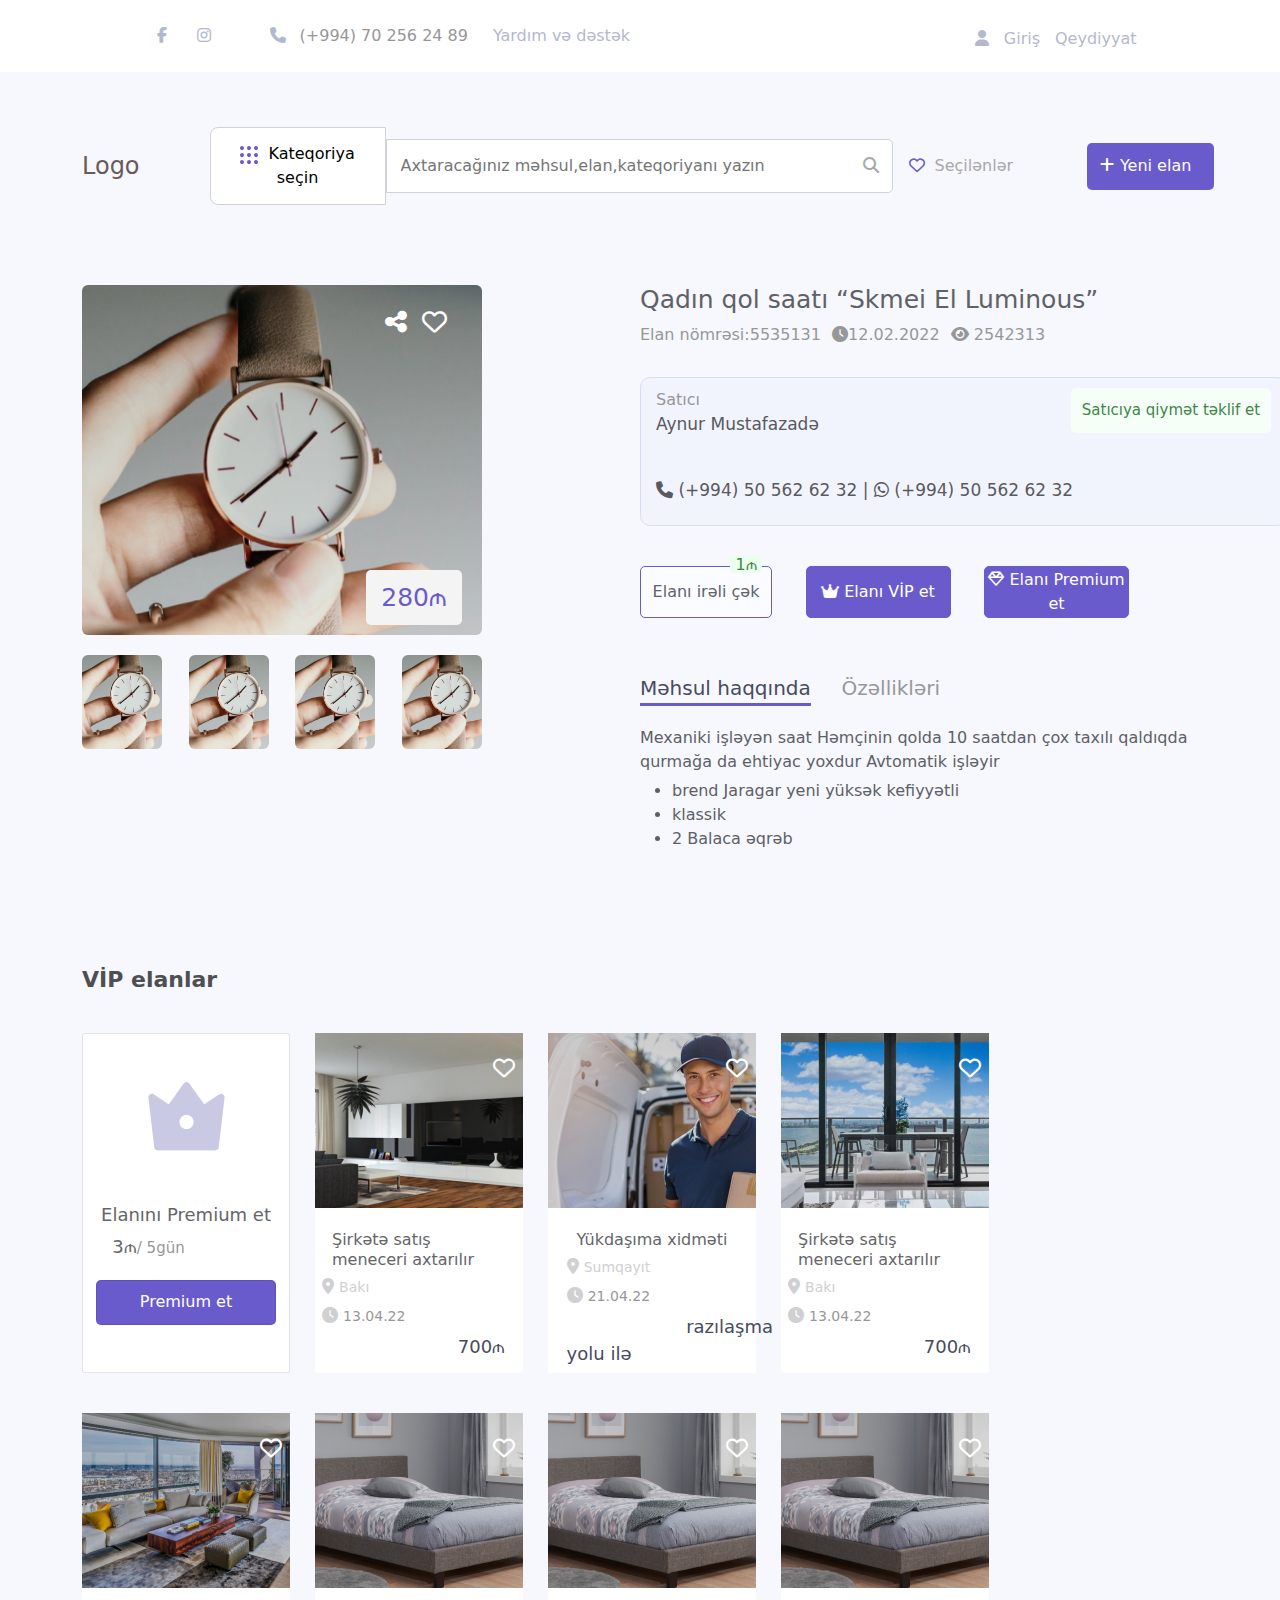
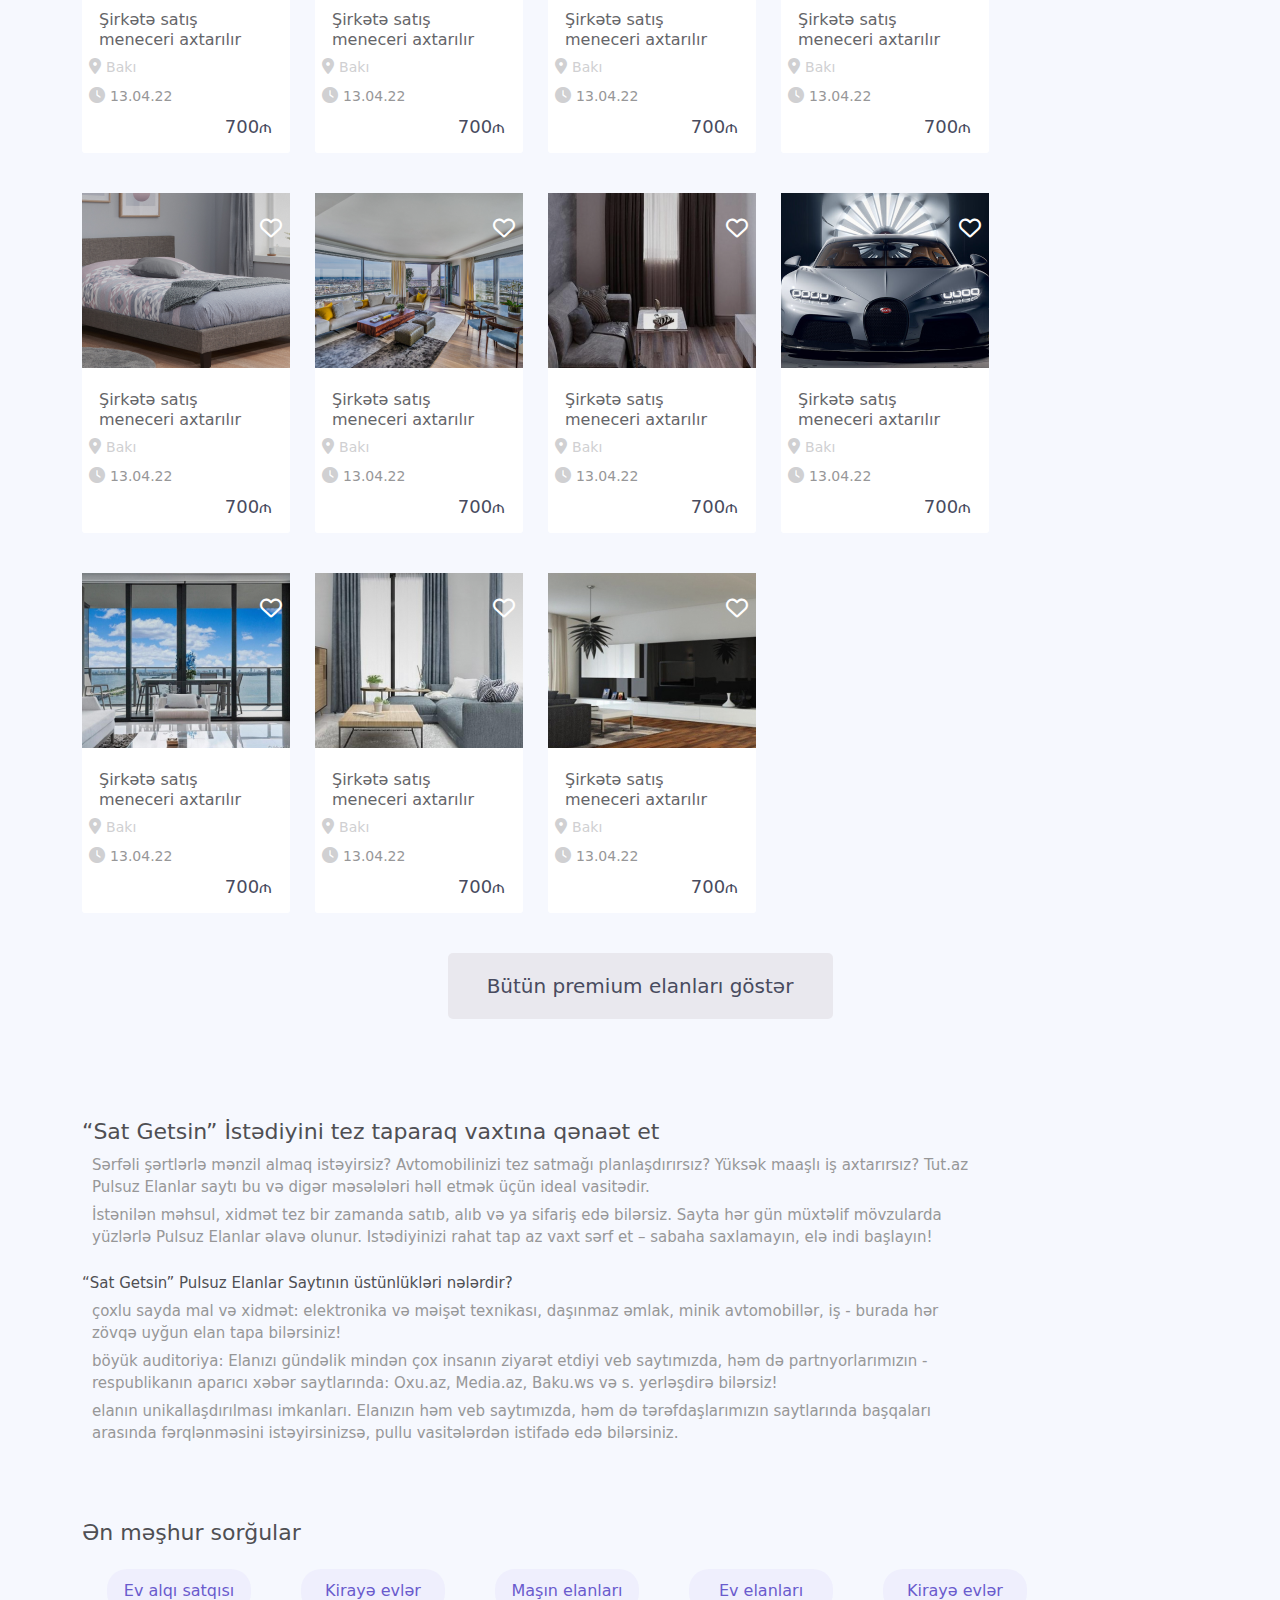
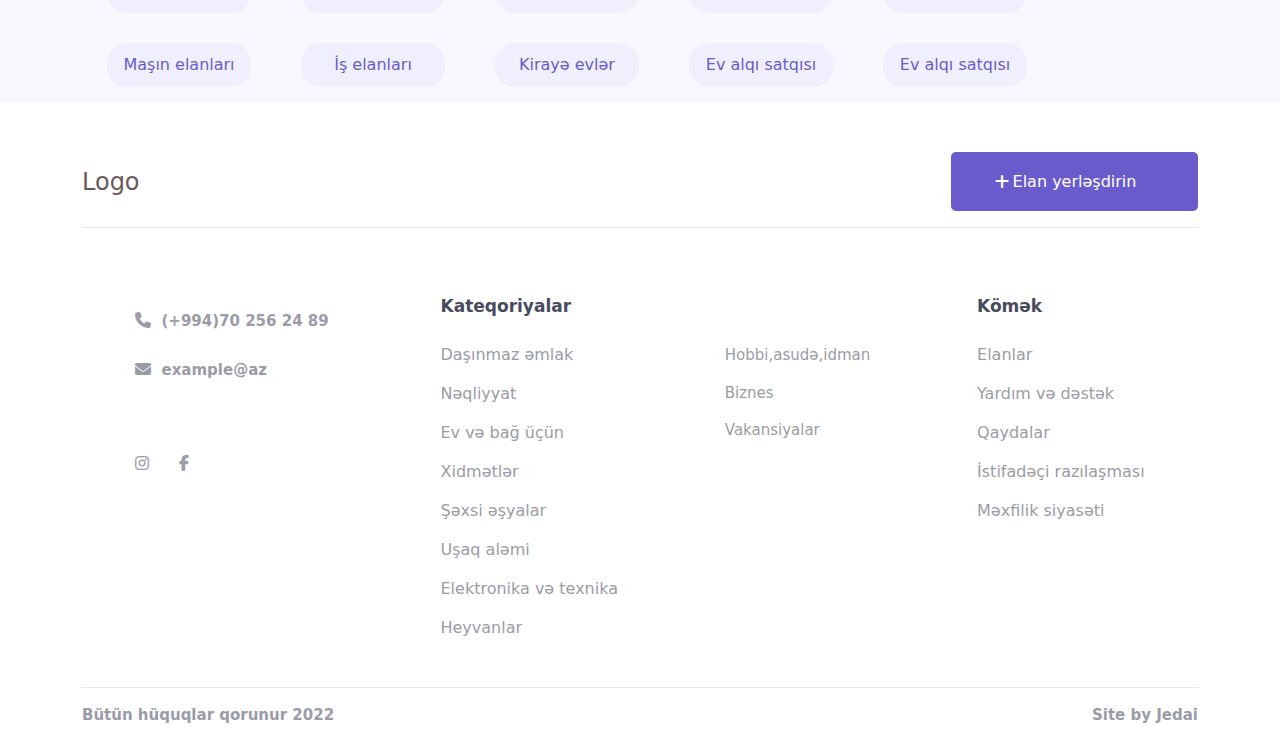
==== commit 489553fd: "15.03.2023" ====
--- a/mehsulinfos.html
+++ b/mehsulinfos.html
@@ -1012,7 +1012,7 @@
                   </li>
                 </ul>
               </div>
-               <div class="types">
+               <div class="types ">
                 <ul class="types-list">
                   <li><a href="#">Mənzillər</a><i class="fa-solid fa-chevron-right"></i></li>
                   <li><a href="#">Mənzillər</a><i class="fa-solid fa-chevron-right"></i></li>
@@ -1020,11 +1020,7 @@
                   <li ><a href="#">Mənzillər</a><i class="fa-solid fa-chevron-right"></i></li>
                   <li ><a href="#">Mənzillər</a><i class="fa-solid fa-chevron-right"></i></li>
                   <li ><a href="#">Mənzillər</a><i class="fa-solid fa-chevron-right"></i></li>
-                </ul>
-                </ul>
-                </ul>
-                <ul class="types-list">
-                <ul class="types-list">
+
                 <ul class="types-list">
                   <li><a href="#">Mənzillər</a><i class="fa-solid fa-chevron-right"></i></li>
                   <li><a href="#">Mənzillər</a><i class="fa-solid fa-chevron-right"></i></li>
@@ -1120,8 +1116,8 @@
             </button>
           </div>
           <div class="seller-ctgbutton">
-            <div class="active">Məhsul haqqında</div>
-            <div>Özəllikləri</div>
+            <div class=" mehsul-hq activeh">Məhsul haqqında</div>
+            <div class="ozellik">Özəllikləri</div>
           </div>
           <div class="sellercontent-one">
             <p>
@@ -1135,6 +1131,17 @@
             </p>
              
          
+          </div>
+          <div class="sellercontent-two">
+             <div class="seher">
+              <span>Şəhər:</span>
+              <span class="bgc">Bakı</span>
+             </div>
+            
+             <div class="vezyyet">
+              <span>Vəziyyəti:</span>
+              <span class="bgc">İşlənmiş</span>
+             </div>
           </div>
 
         </div>
--- a/css/style.css
+++ b/css/style.css
@@ -95,13 +95,14 @@
     display: flex;
     justify-content: space-between;
     align-items: center;
-    padding-top :55px;
-}
-
-.main-s{
+    padding-top: 55px;
+}
+
+.main-s {
     background-color: #F6F8FE;
     z-index: 99999;
 }
+
 .logo {
     margin-right: 70px;
 }
@@ -153,8 +154,8 @@
     -o-border-radius: 0 5px 5px 0;
 }
 
-.search-box input:focus{
- outline: 1px solid #6A5BCD;
+.search-box input:focus {
+    outline: 1px solid #6A5BCD;
 }
 
 .search-box a {
@@ -194,13 +195,17 @@
     width: 127px;
     height: 47px;
     background-color: #6A5BCD;
-    color: #ffff;
+    color: #ffff !important;
     border: none;
     border-radius: 5px;
     -webkit-border-radius: 5px;
     -moz-border-radius: 5px;
     -ms-border-radius: 5px;
     -o-border-radius: 5px;
+}
+
+.new-button button a {
+    color: #ffff !important;
 }
 
 /* category */
@@ -708,19 +713,21 @@
     background-color: #fff;
     z-index: 999;
     top: 50%;
-    left:50% ;
-    transform:translate(-50% ,-50%); scale:0;
-    -webkit-transform:translate(-50% ,-50%);
-    -moz-transform:translate(-50% ,-50%);
-    -ms-transform:translate(-50% ,-50%);
-    -o-transform:translate(-50% ,-50%);
-}
-
-.active-Login{
-    transform:translate(-50% ,-50%); scale:1 !important;
-}
-
-.black-area{
+    left: 50%;
+    transform: translate(-50%, -50%);
+    scale: 0;
+    -webkit-transform: translate(-50%, -50%);
+    -moz-transform: translate(-50%, -50%);
+    -ms-transform: translate(-50%, -50%);
+    -o-transform: translate(-50%, -50%);
+}
+
+.active-Login {
+    transform: translate(-50%, -50%);
+    scale: 1 !important;
+}
+
+.black-area {
     position: fixed;
     top: 0;
     bottom: 0;
@@ -732,16 +739,17 @@
     scale: 0;
     pointer-events: none;
 }
-.active.black-area{
+
+.active.black-area {
     scale: 1 !important;
     pointer-events: all;
     z-index: 9;
 }
 
 
-.container{
+.container {
     top: 50%;
-    left:50% ;
+    left: 50%;
 }
 
 
@@ -785,14 +793,15 @@
     text-decoration: none;
     font-size: 14px;
     cursor: pointer;
-   
-}
-
-.active-a{
+
+}
+
+.active-a {
     color: #6A5BCD !important;
     font-weight: 500;
-    border-bottom: 2px solid #6A5BCD ;
-}
+    border-bottom: 2px solid #6A5BCD;
+}
+
 /* .active-line{
     border: 1px solid #6A5BCD !important;
     height: 2px !important;
@@ -820,13 +829,15 @@
 
 }
 
-.mobile-box{
-    width:265px !important;
-}
-.mobile{
-    display: flex;
-}
-.select{
+.mobile-box {
+    width: 265px !important;
+}
+
+.mobile {
+    display: flex;
+}
+
+.select {
     width: 110px;
     border-radius: 5px 0 0px 5px;
     background-color: #EFF3FA;
@@ -869,7 +880,7 @@
 
 }
 
-.label-form input:focus{
+.label-form input:focus {
     outline: 1px solid #6A5BCD;
 }
 
@@ -897,21 +908,22 @@
     cursor: pointer;
 }
 
-.password-remember-two{
-        display: flex;
+.password-remember-two {
+    display: flex;
 
     padding-top: 15px;
 }
 
-.password-remember-two a{
+.password-remember-two a {
     text-decoration: none;
     color: #6A5BCD;
     font-weight: 700;
     cursor: pointer;
-    
-}
+
+}
+
 .password-remember-two span,
-.password-remember-two input{
+.password-remember-two input {
     cursor: pointer;
 }
 
@@ -925,11 +937,11 @@
     border: none;
     cursor: pointer;
     margin-top: 50px;
-   
-
-}
-
-.reg{
+
+
+}
+
+.reg {
     background-color: #E9E8EE;
     width: 382px;
     height: 69px;
@@ -973,7 +985,7 @@
 }
 
 .signin-button {
-    background-color: #ffff ;
+    background-color: #ffff;
     width: 382px;
     height: 69px;
     border-radius: 5px;
@@ -983,11 +995,13 @@
     transition-duration: 0.7s ease;
 
 }
-.signin-button:hover{
+
+.signin-button:hover {
     background-color: #6A5BCD;
     transition-duration: 0.7s ease;
 }
-.signin-button a:hover{
+
+.signin-button a:hover {
     color: #ffff !important;
     transition-duration: 0.7s ease;
 }
@@ -1000,20 +1014,20 @@
     font-size: 20px;
     font-weight: 700;
     padding-top: 5%;
-     height: 100%;
-     width: 100%;
-     transition-duration: 0.7s ease;
-     cursor: pointer;
+    height: 100%;
+    width: 100%;
+    transition-duration: 0.7s ease;
+    cursor: pointer;
 }
 
 
 /* qeydiyyat */
-.register{
+.register {
     margin-top: 40px;
     display: flex;
 }
 
-.register input{
+.register input {
     width: 273px;
     margin-right: 20px;
     border-radius: 5px;
@@ -1025,44 +1039,48 @@
     color: #ABA9B7;
     font-size: 16px;
     border: none;
-    padding-left:15px ;
-}
-.register input:focus{
+    padding-left: 15px;
+}
+
+.register input:focus {
     outline: 1px solid #6A5BCD;
 }
-.register-code{
+
+.register-code {
     width: 82px;
     height: 50px;
-    background-color:#ffffff ;
+    background-color: #ffffff;
     border: 1px solid #E9E8EE;
     border-radius: 5px;
     cursor: pointer;
 
 }
 
-.register-code span{
+.register-code span {
     display: flex;
     justify-content: center;
     align-items: center;
     padding-top: 13px;
 }
+
 .lest-go {
- background: #6A5BCD;
- border-radius:px ;
- -webkit-border-radius:px ;
- -moz-border-radius:px ;
- -ms-border-radius:px ;
- -o-border-radius:px ;
- width: 382px;
- height: 69px;
- display: flex;
- align-items: center;
- justify-content: center;
- margin-top: 60px;
- cursor: pointer;
-
-}
-.lest-go  a{
+    background: #6A5BCD;
+    border-radius: px;
+    -webkit-border-radius: px;
+    -moz-border-radius: px;
+    -ms-border-radius: px;
+    -o-border-radius: px;
+    width: 382px;
+    height: 69px;
+    display: flex;
+    align-items: center;
+    justify-content: center;
+    margin-top: 60px;
+    cursor: pointer;
+
+}
+
+.lest-go a {
     text-decoration: none;
     color: #ffff !important;
     font-weight: 700;
@@ -1071,15 +1089,16 @@
 
 }
 
-.securty-code{
+.securty-code {
     display: flex;
     margin-top: 90px;
-  
-}
-.securty-code input{
+
+}
+
+.securty-code input {
     width: 45px;
     height: 46px;
-    outline: 0; 
+    outline: 0;
     border: 0;
     border-bottom: 2px solid #E9E8EE;
     margin: 0 5px;
@@ -1089,65 +1108,70 @@
     font-weight: 500;
 
 }
-.securty-code input:valid{
+
+.securty-code input:valid {
     border-bottom: 2px solid #6A5BCD;
 }
-.securty-code input:focus{
+
+.securty-code input:focus {
     border-bottom: 2px solid #E9E8EE;
 }
 
-.pre{
+.pre {
     margin-top: 100px;
 }
 
-.refresh{
+.refresh {
     display: flex;
     justify-content: space-between;
-    max-width:382px ;
+    max-width: 382px;
     width: 100%;
 }
-.refresh a{
+
+.refresh a {
     text-decoration: none;
     padding-top: 7px;
-    color:#484B5E ;
-    font-weight: 500;
-}
-.refresh :nth-last-child(1){
-    color:#6A5BCD !important ;
-}
-
-.sig-con{
+    color: #484B5E;
+    font-weight: 500;
+}
+
+.refresh :nth-last-child(1) {
+    color: #6A5BCD !important;
+}
+
+.sig-con {
     height: 800px !important;
     width: 600px !important;
 }
 
-.gre{
+.gre {
     margin-top: 42px !important;
 }
 
-.gre:hover{
-  background-color: #6A5BCD;
-}
-
-.pasword-r{
+.gre:hover {
+    background-color: #6A5BCD;
+}
+
+.pasword-r {
     margin-top: 20px;
     padding: 5px;
 
 }
 
-.pasword-r input{
-  
+.pasword-r input {
+
     accent-color: #dedada;
-   
-     
-}
-.pasword-r span{
+
+
+}
+
+.pasword-r span {
     color: #ABA9B7;
     font-size: 16px;
     font-weight: 700;
 }
 
-.new-password{
+.new-password {
     background-color: #6A5BCD;
     width: 382px;
     height: 69px;
@@ -1159,10 +1183,10 @@
     display: flex;
     justify-content: center;
     align-items: center;
-    margin-top:50px ;
-}
-
-.new-password a{
+    margin-top: 50px;
+}
+
+.new-password a {
     text-decoration: none;
     font-size: 20px;
     font-weight: 700;
@@ -1170,7 +1194,7 @@
     cursor: pointer;
 }
 
-.succes-btn{
+.succes-btn {
     max-width: 382px;
     height: 69px;
     border-radius: 5px;
@@ -1185,14 +1209,15 @@
     margin-top: 50px;
 }
 
-.succes-btn a{
+.succes-btn a {
     color: #ffff;
     font-size: 20px;
     font-weight: 700;
     text-decoration: none;
 
 }
-.login-btn{
+
+.login-btn {
     background-color: #6A5BCD;
     max-width: 382px;
     height: 69px;
@@ -1205,21 +1230,21 @@
     justify-content: center;
     align-items: center;
     margin-top: 20px;
-    cursor: pointer; 
-     color:#ffff ;
+    cursor: pointer;
+    color: #ffff;
     font-size: 20px;
     font-weight: 700;
     text-decoration: none;
 
 }
 
-.category-dropdown{
+.category-dropdown {
     width: 1280px;
     position: absolute;
     background-color: #ffff;
     z-index: 3;
     position: absolute;
-    width:97%;
+    width: 97%;
     height: 473.54px;
     left: 20px;
     top: 109.54px;
@@ -1232,179 +1257,185 @@
     -ms-border-radius: 20px;
     -o-border-radius: 20px;
     border: 1px solid rgba(21, 21, 21, 0.1);
-    
-}
-
-
-
-.category-bb{
-   display: flex;
-   width: 100%;
-   margin: 0 auto;
-   max-width: 1280px;
-   background-color: #ffff;
-   position: relative;
-
-}
-
-
-.category-type{
+
+}
+
+
+
+.category-bb {
+    display: flex;
+    width: 100%;
+    margin: 0 auto;
+    max-width: 1280px;
+    background-color: #ffff;
+    position: relative;
+
+}
+
+
+.category-type {
     display: flex;
     flex-direction: column;
     border-right: 1px solid #E8E8E8;
     padding: 13px;
-  
-    
-}
-
-.category-type ul{
-   list-style: none;
-}
-.category-type a{
-    text-decoration: none;
-    color:#7D8092 ;
+
+
+}
+
+.category-type ul {
+    list-style: none;
+}
+
+.category-type a {
+    text-decoration: none;
+    color: #7D8092;
     font-weight: 500;
     font-size: 14px;
 }
 
-.category-box div{
+.category-box div {
     display: flex;
     justify-content: space-between;
     align-items: center;
     text-align: center;
 }
 
-.category-box div a{
-     padding: 7px;
-   
-}
-
-.category-box div a:hover{
+.category-box div a {
+    padding: 7px;
+
+}
+
+.category-box div a:hover {
     color: #6A5BCD;
 }
 
-.category-box div i{
-   font-size: 15px;
-   
-}
-.category-box:hover{
+.category-box div i {
+    font-size: 15px;
+
+}
+
+.category-box:hover {
     background-color: #F7F7FC;
 }
 
-.home{
-    background-color:#FFF4F9 ;
-    color:#F399BE ;
+.home {
+    background-color: #FFF4F9;
+    color: #F399BE;
     border-radius: 50%;
     -webkit-border-radius: 50%;
     -moz-border-radius: 50%;
     -ms-border-radius: 50%;
     -o-border-radius: 50%;
-     padding: 7px;
-     
-}
-.mobile-b{
-    background-color:#E3EDFF ;
-    color:#A0AFF4;
+    padding: 7px;
+
+}
+
+.mobile-b {
+    background-color: #E3EDFF;
+    color: #A0AFF4;
     border-radius: 50%;
     -webkit-border-radius: 50%;
     -moz-border-radius: 50%;
     -ms-border-radius: 50%;
     -o-border-radius: 50%;
-     padding: 7px;
-     
-}
-
-.build{
-    background-color:#DFEEFF ;
-    color:#82ACEF;
+    padding: 7px;
+
+}
+
+.build {
+    background-color: #DFEEFF;
+    color: #82ACEF;
     border-radius: 50%;
     -webkit-border-radius: 50%;
     -moz-border-radius: 50%;
     -ms-border-radius: 50%;
     -o-border-radius: 50%;
-     padding: 7px;
-     
-}
-.shirt{
-    background-color:#FEEBE9;
-    color:#EE9991;
+    padding: 7px;
+
+}
+
+.shirt {
+    background-color: #FEEBE9;
+    color: #EE9991;
     border-radius: 50%;
     -webkit-border-radius: 50%;
     -moz-border-radius: 50%;
     -ms-border-radius: 50%;
     -o-border-radius: 50%;
-     padding: 7px;
-     font-size: 16px !important;
-     
-     
-}
-
-.ball{
-    background-color:#FDEAF3;
-    color:#E5A9C3;
+    padding: 7px;
+    font-size: 16px !important;
+
+
+}
+
+.ball {
+    background-color: #FDEAF3;
+    color: #E5A9C3;
     border-radius: 50%;
     -webkit-border-radius: 50%;
     -moz-border-radius: 50%;
     -ms-border-radius: 50%;
     -o-border-radius: 50%;
-     padding: 7px;
-     
-}
-
-.truck{
-    background-color:#FDFDEA;
-    color:#BDBF4E;
+    padding: 7px;
+
+}
+
+.truck {
+    background-color: #FDFDEA;
+    color: #BDBF4E;
     border-radius: 50%;
     -webkit-border-radius: 50%;
     -moz-border-radius: 50%;
     -ms-border-radius: 50%;
     -o-border-radius: 50%;
-     padding: 7px;
-}
-.dog{
-    background-color:#EAFCFD;
-    color:#57D0D7;
+    padding: 7px;
+}
+
+.dog {
+    background-color: #EAFCFD;
+    color: #57D0D7;
     border-radius: 50%;
     -webkit-border-radius: 50%;
     -moz-border-radius: 50%;
     -ms-border-radius: 50%;
     -o-border-radius: 50%;
-     padding: 7px;
-}
-
-.car{
-    background-color:#DEF4EE;
-    color:#8DC8B9;
+    padding: 7px;
+}
+
+.car {
+    background-color: #DEF4EE;
+    color: #8DC8B9;
     border-radius: 50%;
     -webkit-border-radius: 50%;
     -moz-border-radius: 50%;
     -ms-border-radius: 50%;
     -o-border-radius: 50%;
-     padding: 7px;
-}
-.bag{
-    background-color:#FEEBE9;
-    color:#EE9991;
+    padding: 7px;
+}
+
+.bag {
+    background-color: #FEEBE9;
+    color: #EE9991;
     border-radius: 50%;
     -webkit-border-radius: 50%;
     -moz-border-radius: 50%;
     -ms-border-radius: 50%;
     -o-border-radius: 50%;
-     padding: 7px;
-}
-
-.wrench{
-    background-color:#DFEEFF;
-    color:#82ACEF;
+    padding: 7px;
+}
+
+.wrench {
+    background-color: #DFEEFF;
+    color: #82ACEF;
     border-radius: 50%;
     -webkit-border-radius: 50%;
     -moz-border-radius: 50%;
     -ms-border-radius: 50%;
     -o-border-radius: 50%;
-     padding: 7px;
-}
-
-.popular-search{
+    padding: 7px;
+}
+
+.popular-search {
     width: 255px;
     height: 401px;
     border-radius: 5px;
@@ -1412,27 +1443,28 @@
     -moz-border-radius: 5px;
     -ms-border-radius: 5px;
     -o-border-radius: 5px;
-   margin-top: 30px;
-    background-color:#FBFBFD ;
+    margin-top: 30px;
+    background-color: #FBFBFD;
     display: flex;
     flex-direction: column;
     justify-content: center;
-   padding: 25px;
-   border: 1px solid rgba(106, 91, 205, 0.1);
-   position: absolute;
-   right: 60px;
-
-}
-.popular-search p{
+    padding: 25px;
+    border: 1px solid rgba(106, 91, 205, 0.1);
+    position: absolute;
+    right: 60px;
+
+}
+
+.popular-search p {
     color: #6A5BCD;
     font-weight: 500;
     font-size: 16px;
-    padding-bottom:10px ;
+    padding-bottom: 10px;
     cursor: pointer;
-    
-}
-
-.popular-ul li{
+
+}
+
+.popular-ul li {
     margin-bottom: 20px;
     list-style: none;
     padding-left: 0 !important;
@@ -1441,92 +1473,93 @@
     cursor: pointer;
 
 }
-.popular-ul{
+
+.popular-ul {
     padding-left: 0 !important;
 }
 
-.svg1, .svg2{
+.svg1,
+.svg2 {
     display: inline;
 }
 
-.active svg:first-child{
+.active svg:first-child {
     display: none;
 }
-.search-box svg:nth-child(2){
+
+.search-box svg:nth-child(2) {
     display: none;
 }
-.active svg:nth-child(2){
+
+.active svg:nth-child(2) {
     display: inline;
 }
-.activetwo.category-dropdown{
+
+.activetwo.category-dropdown {
     opacity: 1;
     visibility: visible;
     z-index: 99999;
 }
-.category-dropdown{
+
+.category-dropdown {
     opacity: 0;
     visibility: hidden;
-    transition:0.3s all ease-in-out ;
-    -webkit-transition:0.3s all ease-in-out ;
-    -moz-transition:0.3s all ease-in-out ;
-    -ms-transition:0.3s all ease-in-out ;
-    -o-transition:0.3s all ease-in-out ;
-}
-
-.types{
-    display: flex;
-    align-items: center;
-   flex-direction: column;
-   margin-top: 10px;
-   visibility: hidden;
-   opacity: 0;
-   
-  
-}
-
-.types .active-viz{
-    visibility: visible ;
-    opacity: 1;
-}
-
-.types-list{
+    transition: 0.3s all ease-in-out;
+    -webkit-transition: 0.3s all ease-in-out;
+    -moz-transition: 0.3s all ease-in-out;
+    -ms-transition: 0.3s all ease-in-out;
+    -o-transition: 0.3s all ease-in-out;
+}
+
+.types {
+    display: flex;
+    align-items: center;
+    flex-direction: column;
+    margin-top: 10px;
+    display: none;
+}
+
+
+
+.types-list {
     display: flex;
     flex-direction: column;
     list-style: none;
-   
-    
-
-}
-
-.types-list li{
+
+
+
+}
+
+.types-list li {
     display: flex;
     justify-content: space-between;
     padding: 10px;
-    align-items: center; 
-}
-.types-list a{
+    align-items: center;
+}
+
+.types-list a {
     text-decoration: none;
     color: #7D8092;
     font-size: 14px;
-    margin-right:80px;
-}
-
-
-.search-drop{
-  background-color: #FFFFFF;
-  width: 505px;
-  height: 260px;
-  border: 1px solid #E8E8E8;
-  border-radius: 0px 0px 5px 5px;
-  position: absolute;
-  left: 176px;
-  top: 55px;
-  scale: 0;
-}
-
-
-
-.search-drop .city{
+    margin-right: 80px;
+}
+
+
+.search-drop {
+    background-color: #FFFFFF;
+    width: 505px;
+    height: 260px;
+    border: 1px solid #E8E8E8;
+    border-radius: 0px 0px 5px 5px;
+    position: absolute;
+    left: 176px;
+    top: 55px;
+    scale: 0;
+}
+
+
+
+.search-drop .city {
     display: flex;
     align-items: center;
     padding-left: 20px;
@@ -1534,28 +1567,33 @@
     text-align: center;
 }
 
-.city i{
+.city i {
     color: #D0D0D2;
     margin-right: 12px;
 }
-.city a{
+
+.city a {
     text-decoration: none;
     font-size: 14px;
     color: #979798;
-    right: auto!important;
+    right: auto !important;
     margin-left: 20px;
 }
-.search-drop hr{
+
+.search-drop hr {
     color: #a2a0a0;
 }
-.search-drop p{
+
+.search-drop p {
     padding-left: 20px;
 }
-.search-history{
+
+.search-history {
     padding-left: 20px;
     display: flex;
 }
-.history-box{
+
+.history-box {
     padding: 5px 10px;
     background-color: #EFEFFD;
     border-radius: 20px !important;
@@ -1564,167 +1602,173 @@
     -ms-border-radius: 20px !important;
     -o-border-radius: 20px !important;
     margin-right: 30px;
-  
-}
-
-.history-box a{
+
+}
+
+.history-box a {
     color: #6A5BCD;
     text-decoration: none;
     font-weight: 500;
     text-align: center;
     right: 0 !important;
- 
-}
-
-
-.same p{
+
+}
+
+
+.same p {
     font-weight: 500;
     color: #484B5E;
     margin-top: 10px;
 }
 
-.same p span{
+.same p span {
     color: #A8A8AA !important;
 }
 
-.menziller{
+.menziller {
     margin-top: 80px;
 }
 
-.menzil-header{
+.menzil-header {
     display: flex;
     justify-content: space-between;
 }
 
-.menzil-header h1{
+.menzil-header h1 {
     font-weight: 700;
     font-size: 30px;
     color: #484B5E;
-    
-}
-
-.menzil-header  p{
+
+}
+
+.menzil-header p {
     color: #979798;
     font-weight: 400;
     font-size: 14px;
 }
-.menzil-header  p span{
+
+.menzil-header p span {
     color: #484B5E;
     font-size: 14px;
     font-weight: 500;
 
 }
 
-.menzil-main{
+.menzil-main {
     background-color: #ffff;
     height: 302px;
     width: 1295px;
     display: flex;
     align-items: center;
 }
-.menzil-box{
-   
+
+.menzil-box {
+
     padding: 30px;
     max-width: 100%;
     position: relative;
-  
-}
-.menzil-type a{
-    text-decoration: none;
-    color:#7D8092 ;
-   font-size: 18px;
-}
-.menzil-type span{
-  padding-left: 40px;
-  color: #484B5E;
-  font-weight: 500;
-}
-
-.menzil-type{
-   display: flex;
-   margin-bottom: 20px;
- justify-content: space-between;
-    
-}
-
-.menzil-footer{
+
+}
+
+.menzil-type a {
+    text-decoration: none;
+    color: #7D8092;
+    font-size: 18px;
+}
+
+.menzil-type span {
+    padding-left: 40px;
+    color: #484B5E;
+    font-weight: 500;
+}
+
+.menzil-type {
+    display: flex;
+    margin-bottom: 20px;
+    justify-content: space-between;
+
+}
+
+.menzil-footer {
     background-color: #FFFFFF;
     padding: 20px;
     border-top: 2px solid #F3F4FF;
-   
+
 }
 
 .nice-select {
-  margin-left: 48px;
-  width: 182px;
-  height: 50px !important;
-  border-radius: 5px;
-  -webkit-border-radius: 5px;
-  -moz-border-radius: 5px;
-  -ms-border-radius: 5px;
-  -o-border-radius: 5px;
-   background-color: #EFF3FA;
-   border: 0;
-   text-align: center;
-}
-
-.menzil-buttons button{
-  margin-left: 48px;
-  width: 182px;
-  height: 50px;
-  border-radius: 5px;
-  -webkit-border-radius: 5px;
-  -moz-border-radius: 5px;
-  -ms-border-radius: 5px;
-  -o-border-radius: 5px;
-   background-color: #EFF3FA;
-   border: 0;
-   text-align: center;
-}
-
-.yeni-elan{
- padding-top: 100px;
-}
-
-.regulars{
+    margin-left: 48px;
+    width: 182px;
+    height: 50px !important;
+    border-radius: 5px;
+    -webkit-border-radius: 5px;
+    -moz-border-radius: 5px;
+    -ms-border-radius: 5px;
+    -o-border-radius: 5px;
+    background-color: #EFF3FA;
+    border: 0;
+    text-align: center;
+}
+
+.menzil-buttons button {
+    margin-left: 48px;
+    width: 182px;
+    height: 50px;
+    border-radius: 5px;
+    -webkit-border-radius: 5px;
+    -moz-border-radius: 5px;
+    -ms-border-radius: 5px;
+    -o-border-radius: 5px;
+    background-color: #EFF3FA;
+    border: 0;
+    text-align: center;
+}
+
+.yeni-elan {
+    padding-top: 100px;
+}
+
+.regulars {
     background-color: #F0F1FAD9;
     padding: 30px;
 }
 
-.regulars h2{
+.regulars h2 {
     color: #686877;
     font-size: 20px;
     font-weight: 500;
 }
-.regulars p{
-    color:#707079 ;
+
+.regulars p {
+    color: #707079;
 }
 
 /* sexsi melumatlar */
-.yeni-info{
+.yeni-info {
     margin-top: 41px;
 }
-.inputs{
+
+.inputs {
     margin-top: 40px;
     display: flex;
     flex-wrap: wrap;
 }
 
-.input-box{
+.input-box {
     padding: 20px;
-   
-    
-}
-
-.input-box span{
- color: #979CA8;
- font: 14px;
- font-weight: 700;
-
-}
-
-
-.input-box input{
+
+
+}
+
+.input-box span {
+    color: #979CA8;
+    font: 14px;
+    font-weight: 700;
+
+}
+
+
+.input-box input {
     width: 375px;
     height: 50px;
     border-radius: 5px;
@@ -1733,53 +1777,59 @@
     -ms-border-radius: 5px;
     -o-border-radius: 5px;
     border: none;
-    display: flex; 
-    align-items: center;
-   padding: 9px;
-   margin-right: 50px;
-} 
-.numbers{
+    display: flex;
+    align-items: center;
+    padding: 9px;
+    margin-right: 50px;
+}
+
+.numbers {
     width: 262px !important;
 }
 
-.phone-flex{
+.phone-flex {
     display: flex;
 }
 
 .phone-flex select {
- border: none;
- outline: none;
-}
-
-.product-infotwo{
+    border: none;
+    outline: none;
+}
+
+.product-infotwo {
     margin-top: 50px;
 }
 
-.product-infotwo  h1{
+.product-infotwo h1 {
     color: #484B5E;
     font-size: 25px;
     font-weight: 700;
 }
-.yeni-info h1{
+
+.yeni-info h1 {
     color: #484B5E;
     font-size: 25px;
     font-weight: 700;
 }
-.yeni-elan h1{
+
+.yeni-elan h1 {
     color: #484B5E;
     font-size: 25px;
     font-weight: 700;
 }
-.yeni-info h1{
+
+.yeni-info h1 {
     color: #484B5E;
     font-size: 25px;
     font-weight: 700;
 }
-.product-name{
+
+.product-name {
     margin-top: 68px;
 
 }
-.product-name input{
+
+.product-name input {
     width: 870px;
     height: 50px;
     border-radius: 5px;
@@ -1789,33 +1839,37 @@
     -o-border-radius: 5px;
     border: none;
     padding-left: 7px;
-   
-}
-.product-name input:focus{
-    outline: 1px solid #6A5BCD ;
-}
-.product-name,.input-boxtwo span{
-    color:#ABA9B7 ;
+
+}
+
+.product-name input:focus {
+    outline: 1px solid #6A5BCD;
+}
+
+.product-name,
+.input-boxtwo span {
+    color: #ABA9B7;
     font-size: 14px;
     font-weight: 700;
 }
+
 .product-name a {
     text-decoration: none;
-    color: #C4C4C4;  
-}
-
-.input-info{
+    color: #C4C4C4;
+}
+
+.input-info {
     display: flex;
     flex-wrap: wrap;
     max-width: 870px;
-   
-}
-
-.input-info .input-boxtwo{
+
+}
+
+.input-info .input-boxtwo {
     display: flex;
     flex-direction: column;
     position: relative;
-    margin-top:40px  ;
+    margin-top: 40px;
     width: 50%;
 }
 
@@ -1824,14 +1878,14 @@
 } */
 
 
-.input-info .input-boxtwo i{
+.input-info .input-boxtwo i {
     position: absolute;
     right: 84px;
     top: 18px;
     cursor: pointer;
 }
 
-.input-info .input-boxtwo select{
+.input-info .input-boxtwo select {
     width: 375px;
     height: 50px;
     border-radius: 5px;
@@ -1839,7 +1893,8 @@
     border: 1px solid #E9E8EE;
     color: #9A9CA8;
 }
-.input-info .input-boxtwo input{
+
+.input-info .input-boxtwo input {
     width: 375px;
     height: 50px;
     border-radius: 5px;
@@ -1848,47 +1903,47 @@
     padding-left: 8px;
 }
 
-.serach-cc{
+.serach-cc {
     position: relative;
 }
 
-.span-ab{
+.span-ab {
     position: absolute;
     right: -56%;
     top: 35px;
     font-size: 18px !important;
 }
 
-.input-boxtwo textarea{
+.input-boxtwo textarea {
     width: 375px;
     height: 166px;
     outline: 0px;
 }
 
-.input-w{
+.input-w {
     width: 50%;
 }
 
 
-.upload{
+.upload {
     top: -11px;
     position: absolute !important;
     right: -27px;
-	margin: 0;
-	padding: 0;
-	font-size: 20px;
-	cursor: pointer;
-	opacity: 0;
-	filter: alpha(opacity=0) ;
-	color: #6A5BCD !important;
-	background-color: #0000de !important;
-	width: 83px !important;
-	height: 28px !important;
-	-webkit-filter: alpha(opacity=0) ;
-
-}
-
-.fileUpload{
+    margin: 0;
+    padding: 0;
+    font-size: 20px;
+    cursor: pointer;
+    opacity: 0;
+    filter: alpha(opacity=0);
+    color: #6A5BCD !important;
+    background-color: #0000de !important;
+    width: 83px !important;
+    height: 28px !important;
+    -webkit-filter: alpha(opacity=0);
+
+}
+
+.fileUpload {
     position: absolute;
     overflow: hidden;
     border: 1px solid #6A5BCD;
@@ -1899,34 +1954,34 @@
     right: -65% !important;
     text-align: center;
     cursor: pointer;
-    border-radius:5px ;
-    -webkit-border-radius:5px ;
-    -moz-border-radius:5px ;
-    -ms-border-radius:5px ;
-    -o-border-radius:5px ;
-}
-
-
-.fileUpload span{
+    border-radius: 5px;
+    -webkit-border-radius: 5px;
+    -moz-border-radius: 5px;
+    -ms-border-radius: 5px;
+    -o-border-radius: 5px;
+}
+
+
+.fileUpload span {
     color: #6A5BCD !important;
 }
 
-.sec-head{
+.sec-head {
     margin: 40px 0 15px 0;
 }
 
-.sec-head span{
+.sec-head span {
     color: #979CA8;
     font-size: 14px;
     font-weight: 700;
 
 }
 
-.sec-head i{
+.sec-head i {
     color: #979798;
 }
 
-.plus-box{
+.plus-box {
     display: flex;
     flex-direction: column;
     justify-content: center;
@@ -1934,22 +1989,22 @@
     width: 145px;
     height: 170px;
     background-color: #ffff;
-    border-radius:5px;
-    -webkit-border-radius:5px;
-    -moz-border-radius:5px;
-    -ms-border-radius:5px;
-    -o-border-radius:5px;
+    border-radius: 5px;
+    -webkit-border-radius: 5px;
+    -moz-border-radius: 5px;
+    -ms-border-radius: 5px;
+    -o-border-radius: 5px;
     padding: 5px;
 }
 
-.plus-box i{
+.plus-box i {
     font-size: 34px;
     color: #6A5BCD;
-    
-}
-
-
-.plus-box span{
+
+}
+
+
+.plus-box span {
     color: #9A9CA8;
     font-weight: 500;
     font-size: 12px;
@@ -1957,16 +2012,16 @@
     max-width: 120px;
 }
 
-.boxes-name{
-  display: flex;
-}
-
-.pic-box{
+.boxes-name {
+    display: flex;
+}
+
+.pic-box {
     position: relative;
     margin-left: 25px;
 }
 
-.pic-box a{
+.pic-box a {
     width: 24px;
     height: 24px;
     position: absolute;
@@ -1982,82 +2037,87 @@
     -o-border-radius: 50%;
 }
 
-.pic-box i{
+.pic-box i {
     position: absolute;
     right: 5px;
     top: 5px;
 
 }
 
-.picture-info{
+.picture-info {
     margin-bottom: 60px;
 }
 
- /* mehsul infos */
-
- .mehsul-infos{
+/* mehsul infos */
+
+.mehsul-infos {
     margin-top: 80px;
- }
-
- .seler{
-  display: flex;
- }
-.left-box{
+}
+
+.seler {
+    display: flex;
+}
+
+.left-box {
     display: flex;
     flex-direction: column;
     width: 50%;
 }
+
 .pictures-box {
     position: relative;
     margin-bottom: 20px;
     max-width: 470px;
 }
 
-.pictures-box span{
-position: absolute;
-right: 90px;
-bottom: 10px;
-font-weight: 500;
-font-size: 25px;
-text-align: center;
- border-radius: 5px;
- background-color: #F4F4F4; /*A: biz burdayiq*/
- color: #6A5BCD;
- padding: 9px 15px;
-
-}
-
-.pictures-icons{
- position: absolute;
- right: 100px;
- top: 20px;
- 
-}
-
-.pictures-icons i{
-  font-size: 25px;
-  color: #ffff;
-  padding: 5px;
-  
-
-}
-.pictures-box img{
+.pictures-box span {
+    position: absolute;
+    right: 90px;
+    bottom: 10px;
+    font-weight: 500;
+    font-size: 25px;
+    text-align: center;
+    border-radius: 5px;
+    background-color: #F4F4F4;
+    /*A: biz burdayiq*/
+    color: #6A5BCD;
+    padding: 9px 15px;
+
+}
+
+.pictures-icons {
+    position: absolute;
+    right: 100px;
+    top: 20px;
+
+}
+
+.pictures-icons i {
+    font-size: 25px;
+    color: #ffff;
+    padding: 5px;
+
+
+}
+
+.pictures-box img {
     width: 100%;
     height: 350px;
     max-width: 400px;
-    border-radius:6px;
-    -moz-border-radius:6px;
-    -ms-border-radius:6px;
-    -o-border-radius:6px;
-    -webkit-border-radius:6px;
-}
-.mini-boxs{
+    border-radius: 6px;
+    -moz-border-radius: 6px;
+    -ms-border-radius: 6px;
+    -o-border-radius: 6px;
+    -webkit-border-radius: 6px;
+}
+
+.mini-boxs {
     display: flex;
     justify-content: space-between;
     max-width: 400px;
 }
 
-.mini-boxs img{
+.mini-boxs img {
     width: 80px;
     border-radius: 6px;
     -webkit-border-radius: 6px;
@@ -2066,17 +2126,22 @@
     -o-border-radius: 6px;
 }
 
-.right-box h2{
- color: #606167;
- font-size: 25px;
- font-weight: 500;
-}
-.stastica span{
+.right-box {
+    max-width: 50%;
+}
+
+.right-box h2 {
+    color: #606167;
+    font-size: 25px;
+    font-weight: 500;
+}
+
+.stastica span {
     padding-right: 6px;
 
-} 
-
-.seller{
+}
+
+.seller {
     margin-top: 30px;
     background-color: #F2F4FD;
     padding: 10px 15px;
@@ -2085,23 +2150,24 @@
     width: 647px;
     height: 149px;
 }
-.seller p{
-   color: #595961;
-   font-size: 17px;
-   font-weight: 500;
-}
-
-.ort{
+
+.seller p {
+    color: #595961;
+    font-size: 17px;
+    font-weight: 500;
+}
+
+.ort {
     display: flex;
     justify-content: space-between;
 }
 
-.ort .divright{
-   width: 200px;
-   height: 45px;
-   background-color: #F5FFF7;
-   color: #408647;
-   border-radius:5px;
+.ort .divright {
+    width: 200px;
+    height: 45px;
+    background-color: #F5FFF7;
+    color: #408647;
+    border-radius: 5px;
     display: flex;
     justify-content: center;
     align-items: center;
@@ -2109,29 +2175,30 @@
     font-size: 15px;
 }
 
-.compar-info{
+.compar-info {
     margin-top: 35px;
 }
 
-.seller-buttons{
+.seller-buttons {
     display: flex;
     margin-top: 40px;
     justify-content: space-between;
     max-width: 489px;
 }
 
-.seller-buttons button{
-   
+.seller-buttons button {
+
     background-color: #6A5BCD;
     color: #ffff;
     width: 145px;
     height: 52px;
     border: 1.5px solid #6A5BCD;
     border-radius: 5px;
-   
-
-}
-.seller-position{
+
+
+}
+
+.seller-position {
     position: absolute;
     right: 10px;
     width: 32px;
@@ -2148,41 +2215,78 @@
 
 }
 
-.nex button{
+.nex button {
     width: 132px;
-    background-color:#FBFCFF !important;
+    background-color: #FBFCFF !important;
     height: 52px;
     border: 1.5px solid #6A5BCD;
-     border-radius: 5px;
-     color:#61626D ;
-}
-
-.seller-ctgbutton{
+    border-radius: 5px;
+    color: #61626D;
+}
+
+.seller-ctgbutton {
     display: flex;
     justify-content: space-between;
     max-width: 300px;
     margin-top: 55px;
 }
 
-.seller-ctgbutton div{
+.seller-ctgbutton div {
     color: #979798;
     font-size: 20px;
-    font-weight:400 ;
+    font-weight: 400;
     cursor: pointer;
-}
-
-.seller-ctgbutton div.active{
+
+}
+
+.seller-ctgbutton div.activeh {
     color: #484B5E !important;
-    border-bottom: 3px solid #6A5BCD;
-}
-
-.sellercontent-one{
+    border-bottom: 3px solid #6A5BCD !important;
+
+}
+
+.sellercontent-one {
     margin-top: 20px;
 
 }
 
-.sellercontent-one p,li{
-    color:#5E6067;
+.sellercontent-two {
+    display: none;
+
+}
+
+
+.sellercontent-one p,
+li {
+    color: #5E6067;
     font-size: 16px;
     font-weight: 500;
+}
+
+
+.seher {
+    display: flex;
+    justify-content: space-between;
+    border-bottom: 1px solid #E6E6F1;
+}
+
+.seher span {
+    font-size: 20px;
+    font-weight: 500;
+}
+
+.vezyyet span {
+    font-size: 20px;
+    font-weight: 500;
+}
+
+
+.vezyyet {
+    display: flex;
+    justify-content: space-between;
+    border-bottom: 1px solid #E6E6F1;
+}
+
+.bgc {
+    color: #595961;
 }